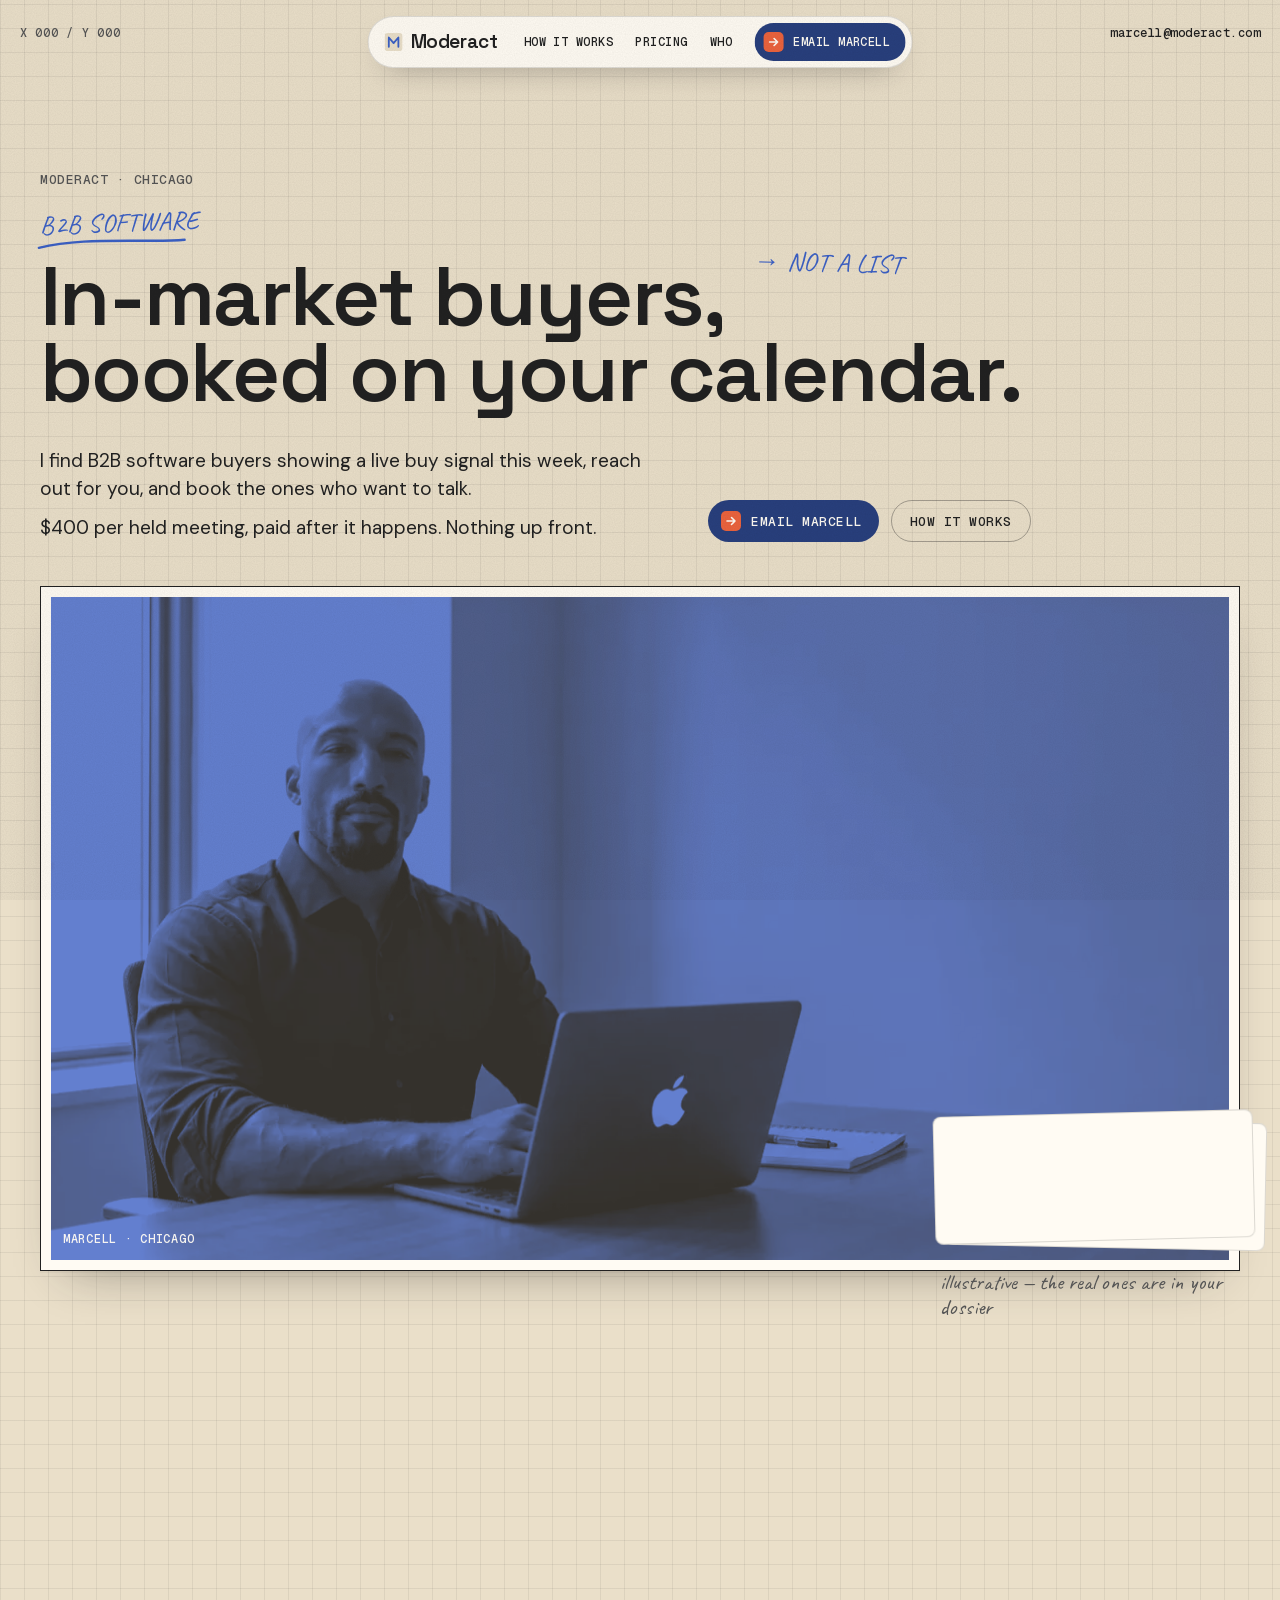
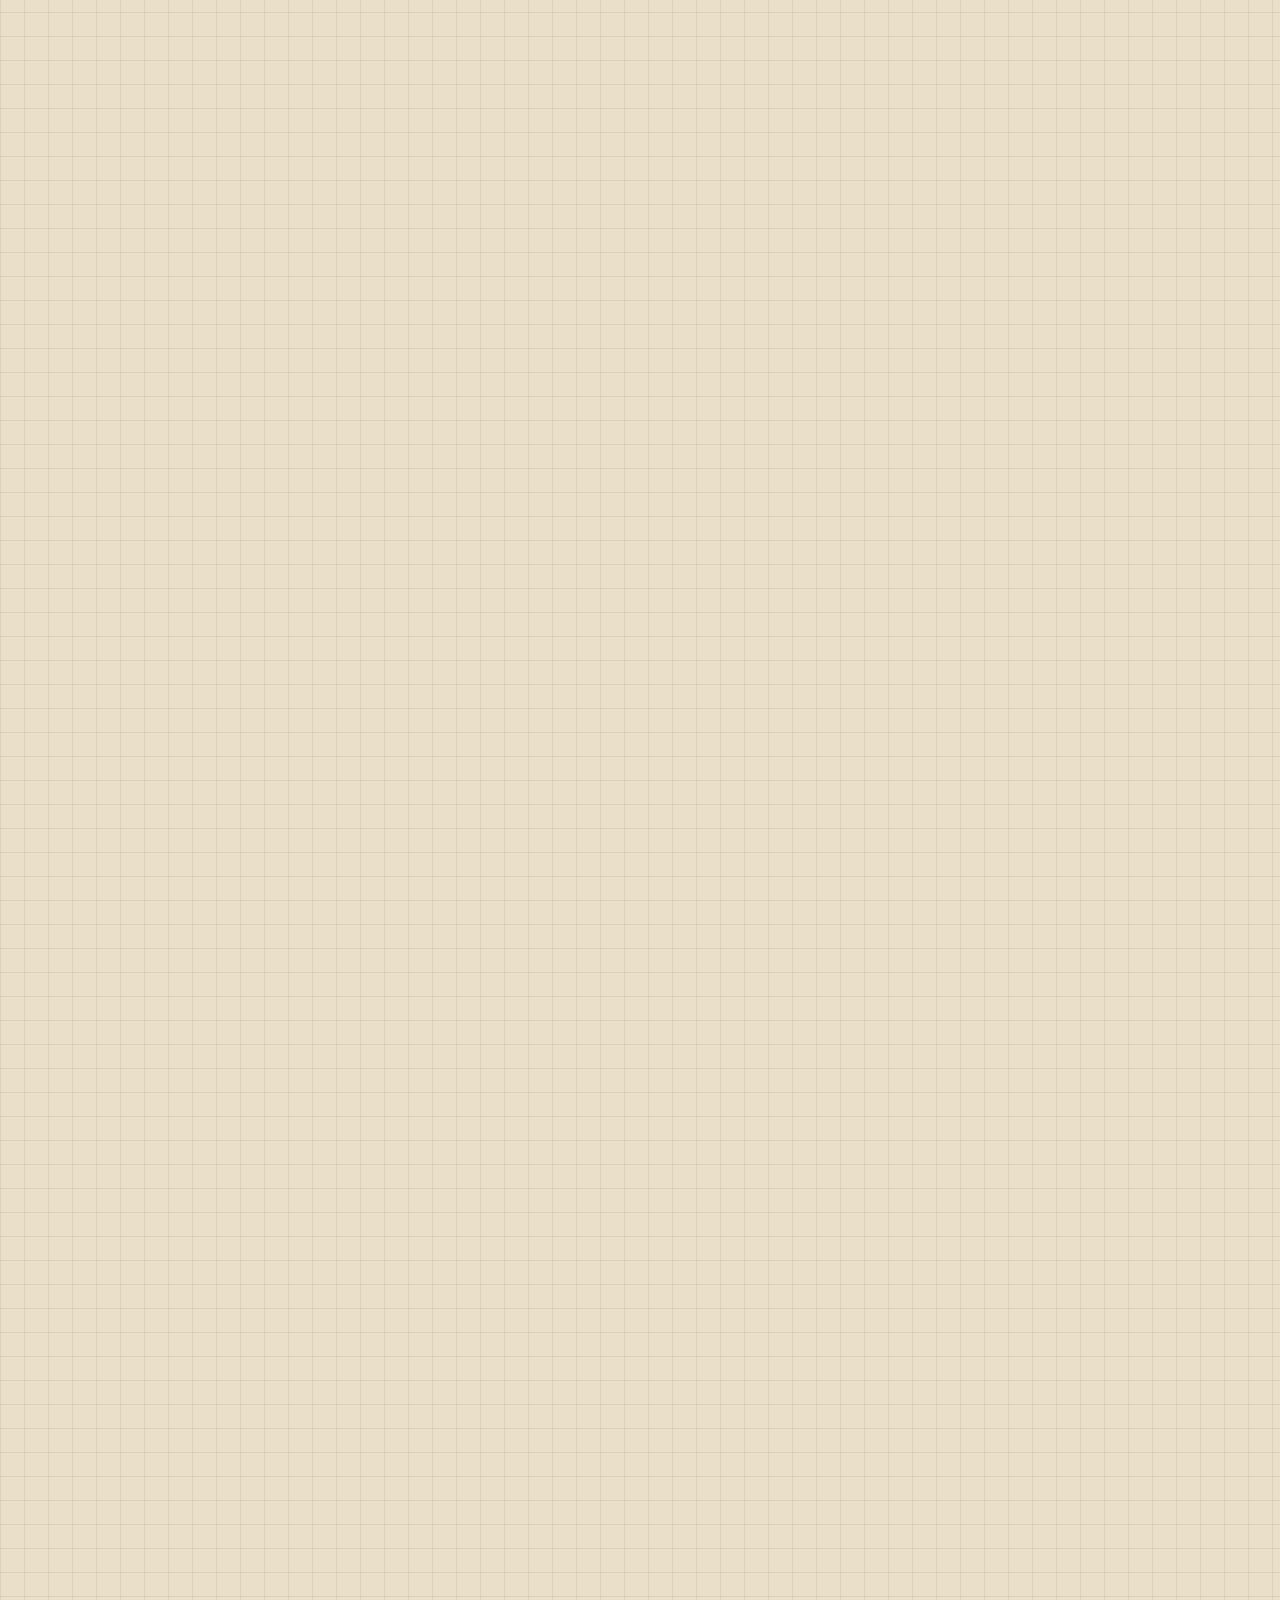
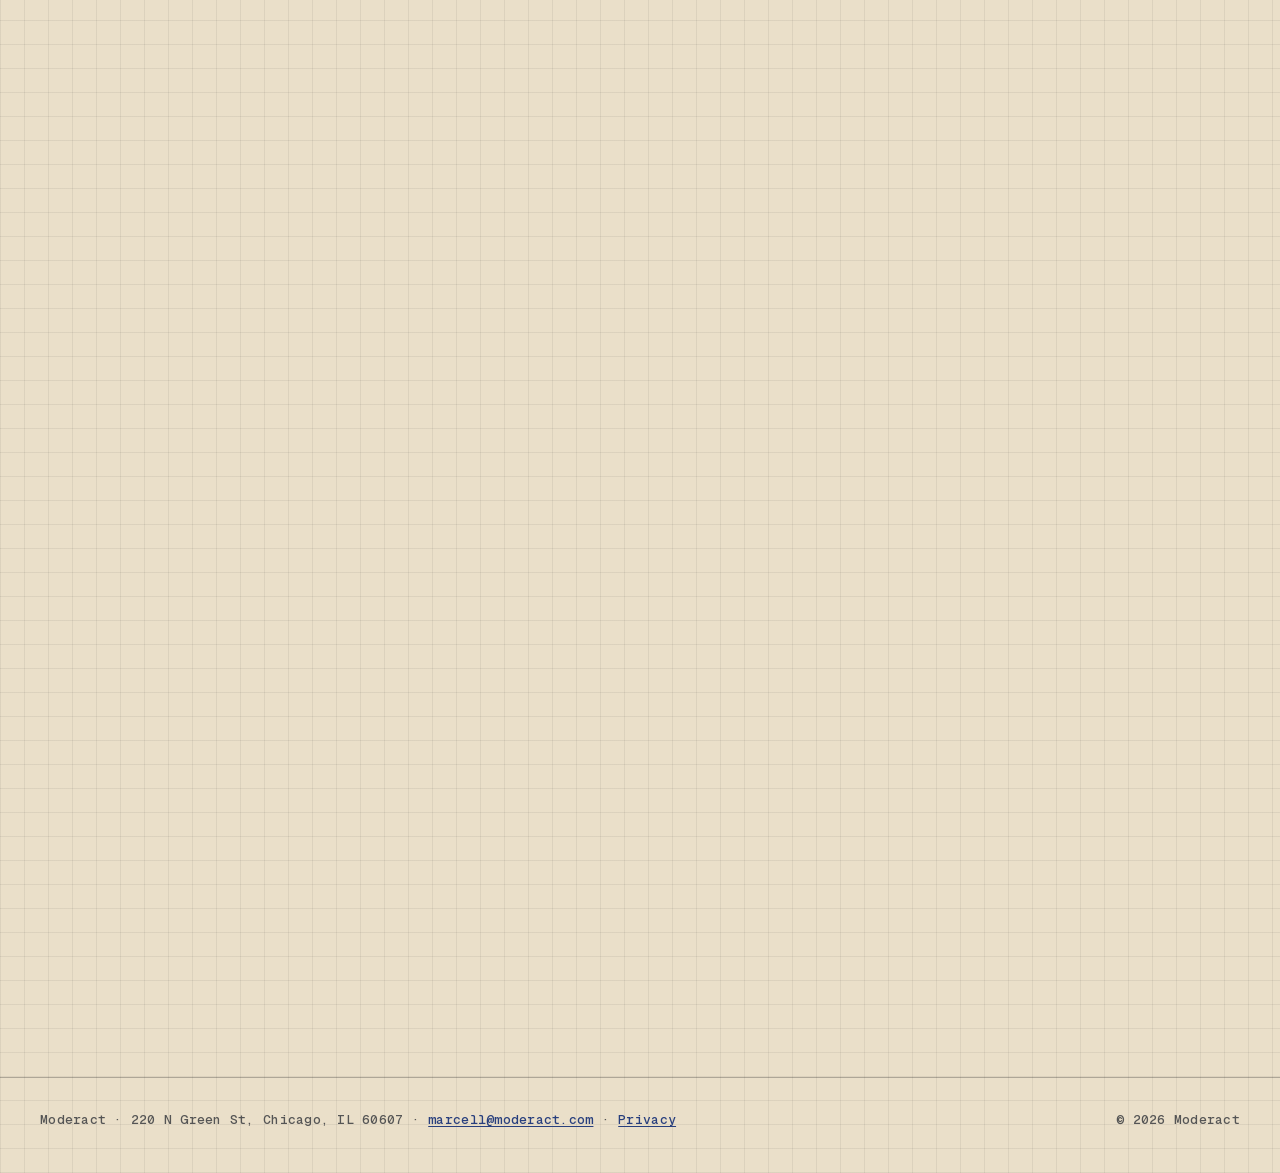
==== index.html @ d6a2a61c "Moderact trust site — static build (GitHub Pages) Same build as the Cloudflare Pages deploy of 2026-" ====
<!doctype html>
<html lang="en">
<head>
<meta http-equiv="Content-Security-Policy" content="default-src 'self'; img-src 'self' data:; font-src 'self'; style-src 'self'; script-src 'self'; base-uri 'self'; form-action 'none'">
  <meta charset="utf-8">
<meta name="viewport" content="width=device-width, initial-scale=1">
<title>Moderact — B2B sales meetings, paid per held meeting</title>
<meta name="description" content="Moderact books sales meetings for B2B software teams. In-market buyers showing a live buy signal, $400 per held meeting, paid after it happens. Chicago.">
<meta name="robots" content="index,follow">
<link rel="canonical" href="https://moderact.com/">
<meta name="theme-color" content="#EADFC9">
<meta property="og:type" content="website">
<meta property="og:site_name" content="Moderact">
<meta property="og:title" content="Moderact — B2B sales meetings, paid per held meeting">
<meta property="og:description" content="Moderact books sales meetings for B2B software teams. In-market buyers showing a live buy signal, $400 per held meeting, paid after it happens. Chicago.">
<meta property="og:url" content="https://moderact.com/">
<meta property="og:image" content="https://moderact.com/assets/og.png">
<meta property="og:image:width" content="1200">
<meta property="og:image:height" content="630">
<meta name="twitter:card" content="summary_large_image">
<meta name="twitter:title" content="Moderact — B2B sales meetings, paid per held meeting">
<meta name="twitter:description" content="Moderact books sales meetings for B2B software teams. In-market buyers showing a live buy signal, $400 per held meeting, paid after it happens. Chicago.">
<meta name="twitter:image" content="https://moderact.com/assets/og.png">
<link rel="icon" href="assets/favicon.svg" type="image/svg+xml">
<link rel="apple-touch-icon" href="assets/apple-touch-icon.png">
<link rel="preload" href="assets/fonts/space-grotesk-600.woff2" as="font" type="font/woff2" crossorigin>
<link rel="preload" href="assets/fonts/dm-sans.woff2" as="font" type="font/woff2" crossorigin>
<link rel="stylesheet" href="styles.css">
<script src="app.js" defer></script>
<script type="application/ld+json">
{
  "@context": "https://schema.org",
  "@type": "Organization",
  "name": "Moderact",
  "url": "https://moderact.com",
  "email": "marcell@moderact.com",
  "address": {
    "@type": "PostalAddress",
    "streetAddress": "220 N Green St",
    "addressLocality": "Chicago",
    "addressRegion": "IL",
    "postalCode": "60607",
    "addressCountry": "US"
  },
  "founder": {
    "@type": "Person",
    "name": "Marcell Jackson"
  },
  "sameAs": ["https://www.linkedin.com/in/marcell-jackson-b387273a0"]
}
</script>
</head>
<body>
<a class="skip" href="#main">Skip to content</a>

<div class="coords" aria-hidden="true">X <span id="cx">000</span> / Y <span id="cy">000</span></div>
<a class="topmail" href="mailto:marcell@moderact.com">marcell@moderact.com</a>

<header class="nav" aria-label="Site">
  <a class="wordmark" href="#main" aria-label="Moderact, home">
    <svg viewBox="0 0 64 64" aria-hidden="true"><rect width="64" height="64" rx="12" fill="#EADFC9"/><path d="M15 49V16l17 20 17-20v33" fill="none" stroke="#3B60C5" stroke-width="6.5" stroke-linecap="round" stroke-linejoin="round"/></svg>
    Moderact
  </a>
  <ul class="nav-links">
    <li><a href="#how">How it works</a></li>
    <li><a href="#pricing">Pricing</a></li>
    <li><a href="#who">Who</a></li>
  </ul>
  <a class="btn btn-primary" href="mailto:marcell@moderact.com"><span class="ico" aria-hidden="true"><svg viewBox="0 0 12 12" fill="none" stroke="#FFFBF3" stroke-width="1.6" stroke-linecap="round" stroke-linejoin="round"><path d="M2 6h8M6.5 2.5 10 6l-3.5 3.5"/></svg></span>Email Marcell</a>
</header>

<main id="main">

  <section class="hero">
    <div class="wrap">
      <p class="mono eyebrow">MODERACT · CHICAGO</p>
      <div class="hero-head">
        <span class="hand ann ann-left" aria-hidden="true">B2B software<svg viewBox="0 0 150 14" fill="none" stroke="#3B60C5" stroke-width="2.4" stroke-linecap="round"><path d="M2 9c30-6 60-5 90-4s40 2 56 1"/></svg></span>
        <h1><span class="l1">In-market buyers,<span class="hand ann ann-right" aria-hidden="true">→ not a list</span></span> <span class="l2">booked on your calendar.</span></h1>
      </div>
      <div class="hero-sub">
        <div class="lead lines">
          <p>I find B2B software buyers showing a live buy signal this week, reach out for you, and book the ones who want to talk.</p>
          <p>$400 per held meeting, paid after it happens. Nothing up front.</p>
        </div>
        <div class="cta">
          <a class="btn btn-primary" href="mailto:marcell@moderact.com"><span class="ico" aria-hidden="true"><svg viewBox="0 0 12 12" fill="none" stroke="#FFFBF3" stroke-width="1.6" stroke-linecap="round" stroke-linejoin="round"><path d="M2 6h8M6.5 2.5 10 6l-3.5 3.5"/></svg></span>Email Marcell</a>
          <a class="btn btn-ghost" href="#how">How it works</a>
        </div>
      </div>

      <div class="hero-visual">
        <div class="frame">
          <div class="duo">
            <picture>
              <source type="image/webp" srcset="assets/marcell-1200.webp 1200w, assets/marcell-1600.webp 1600w, assets/marcell-2400.webp 2400w" sizes="(max-width: 719px) calc(100vw - 40px), (max-width: 1248px) calc(100vw - 48px), 1200px">
              <img src="assets/marcell-1600.jpg" srcset="assets/marcell-1200.jpg 1200w, assets/marcell-1600.jpg 1600w, assets/marcell-2400.jpg 2400w" sizes="(max-width: 719px) calc(100vw - 40px), (max-width: 1248px) calc(100vw - 48px), 1200px" width="1600" height="893" alt="Marcell Jackson at a desk with a laptop and a notepad, Chicago." fetchpriority="high">
            </picture>
          </div>
          <span class="frame-cap" aria-hidden="true">Marcell · Chicago</span>
        </div>

        <div class="signal" aria-hidden="true">
          <div class="stack">
            <div class="card under u1"></div>
            <div class="card under u2"></div>
            <div class="card sig"><span class="mono">Signal · This week</span><span class="line">posted two SDR roles</span></div>
            <div class="card sig"><span class="mono">Signal · This week</span><span class="line">raised a Series A</span></div>
            <div class="card sig"><span class="mono">Signal · This week</span><span class="line">switched CRMs</span></div>
            <div class="card sig"><span class="mono">Signal · This week</span><span class="line">opened a second office</span></div>
            <div class="card sig"><span class="mono">Signal · This week</span><span class="line">hired a VP Sales</span></div>
            <div class="card sig held"><span class="mono">Meeting held · Tue 10:30</span><span class="line">dossier sent</span></div>
          </div>
          <p class="cap">illustrative — the real ones are in your dossier</p>
        </div>
      </div>
    </div>
  </section>

  <section id="how" class="how">
    <div class="wrap">
      <div class="sec-head reveal">
        <p class="mono eyebrow">01 — 03</p>
        <h2>How it works</h2>
      </div>

      <div class="step reveal">
        <div class="panel">
          <span class="num" aria-hidden="true">01</span>
          <span class="hand" aria-hidden="true">You tell me who</span>
          <h3>You tell me who you sell to.</h3>
          <p>Titles, company size, vertical. It goes in writing and becomes the filter.</p>
        </div>
        <div class="vis" aria-hidden="true">
          <div class="frame">
            <div class="sheet tilt-l">
              <div class="sheet-head"><span class="mono">Filter · in writing</span></div>
              <div class="row c2"><span class="mono lbl">Titles</span><span class="bar w75"></span></div>
              <div class="row c2"><span class="mono lbl">Size</span><span class="bar w45"></span></div>
              <div class="row c2"><span class="mono lbl">Vertical</span><span class="bar w60"></span></div>
              <div class="row c2"><span class="mono lbl">Exclude</span><span class="bar w35"></span></div>
              <span class="stamp">agreed</span>
            </div>
          </div>
        </div>
      </div>

      <div class="step reveal">
        <div class="panel">
          <span class="num" aria-hidden="true">02</span>
          <span class="hand" aria-hidden="true">I find the signal</span>
          <h3>I find the ones showing a signal this week.</h3>
          <p>Hiring SDRs, a new round, a tool switch. Verified emails, real links.</p>
        </div>
        <div class="vis" aria-hidden="true">
          <div class="frame">
            <div class="sheet tilt-r">
              <div class="sheet-head c4"><span class="mono">Company</span><span class="mono">Signal</span><span class="mono">Evidence</span><span class="mono">Email</span></div>
              <div class="row c4"><span class="bar w85"></span><span class="bar w60"></span><span class="bar w75"></span><span class="bar w60"></span></div>
              <div class="row c4"><span class="bar w60"></span><span class="bar w75"></span><span class="bar w45"></span><span class="bar w75"></span></div>
              <div class="row c4"><span class="bar w90"></span><span class="bar w60"></span><span class="bar w85 blue"></span><span class="bar w60"></span></div>
              <div class="row c4"><span class="bar w45"></span><span class="bar w85"></span><span class="bar w60"></span><span class="bar w75"></span></div>
              <div class="row c4"><span class="bar w75"></span><span class="bar w45"></span><span class="bar w75"></span><span class="bar w60"></span></div>
              <svg class="circle" viewBox="0 0 400 40" fill="none" stroke="#3B60C5" stroke-width="2.4" stroke-linecap="round" preserveAspectRatio="none"><path d="M40 6C120-2 330-4 372 10c22 8 10 24-40 26C220 40 60 40 26 30 4 24 18 10 60 5"/></svg>
              <span class="hand note note-list">this week's list<svg viewBox="0 0 36 40" fill="none" stroke="#3B60C5" stroke-width="2.4" stroke-linecap="round" stroke-linejoin="round"><path d="M30 2C24 14 16 24 4 34M4 34l9-1M4 34l2-9"/></svg></span>
            </div>
          </div>
        </div>
      </div>

      <div class="step reveal">
        <div class="panel">
          <span class="num" aria-hidden="true">03</span>
          <span class="hand" aria-hidden="true">I book, you pay after</span>
          <h3>I reach out for you and book the ones who want to talk.</h3>
          <p>Before each meeting you get a dossier. After it, you pay.</p>
          <a class="more" href="mailto:marcell@moderact.com">Email Marcell →</a>
        </div>
        <div class="vis" aria-hidden="true">
          <div class="frame">
            <div class="sheet tilt-l">
              <div class="sheet-head"><span class="mono">Calendar · week</span></div>
              <div class="slot"><span class="t">Mon · 14:00</span><span class="bar w60"></span></div>
              <div class="slot on"><span class="t">Tue · 10:30</span><span class="d">dossier sent</span></div>
              <div class="slot"><span class="t">Thu · 09:00</span><span class="bar w45"></span></div>
              <span class="stamp">held</span>
            </div>
          </div>
        </div>
      </div>
    </div>
  </section>

  <section id="get" class="get-sec">
    <div class="wrap get reveal">
      <div class="sec-head">
        <p class="mono eyebrow">Per meeting</p>
        <h2>What you get, per meeting</h2>
      </div>
      <div>
        <div class="dossier" role="button" tabindex="0" aria-pressed="false" aria-label="Dossier card. Press to flip and read what you get per meeting.">
          <div class="card3d">
            <div class="face front" aria-hidden="true">
              <div class="d-head"><span class="mono">Dossier</span><span class="mono">Before the meeting</span></div>
              <div class="d-rows">
                <div class="row c2"><span class="mono lbl">Company</span><span class="bar w75"></span></div>
                <div class="row c2"><span class="mono lbl">Signal</span><span class="bar w85"></span></div>
                <div class="row c2"><span class="mono lbl">Evidence</span><span class="bar w60 blue"></span></div>
                <div class="row c2"><span class="mono lbl">Attending</span><span class="bar w45"></span></div>
                <div class="row c2"><span class="mono lbl">Agenda</span><span class="bar w90"></span></div>
              </div>
              <span class="stamp">held</span>
            </div>
            <div class="face back lines">
              <p>A held meeting with a prospect who matches the filter we agreed in writing.</p>
              <p>A dossier first: the company, the buy signal with evidence links, who's attending.</p>
              <p>A prospect who knows what the meeting is about. No bait-and-switch bookings.</p>
            </div>
          </div>
        </div>
        <p class="hint"><span class="hint-fine">Hover or tap to flip</span><span class="hint-coarse">Tap to flip</span></p>
      </div>
    </div>
  </section>

  <section id="pricing" class="pricing">
    <div class="wrap">
      <div class="sec-head reveal">
        <p class="mono eyebrow">Pricing</p>
        <h2>From $400 per held meeting.</h2>
      </div>
      <div class="price-wrap reveal">
        <span class="hand ann-price" aria-hidden="true">Paid after, not before →<svg viewBox="0 0 46 42" fill="none" stroke="#3B60C5" stroke-width="2.4" stroke-linecap="round" stroke-linejoin="round"><path d="M40 2c-4 14-14 26-32 36M8 38l10-2M8 38l3-10"/></svg></span>
        <div class="price">
          <div class="lead lines">
            <p>The price is 5% of your first-year deal size. Floor $400, cap $2,500.</p>
            <p>I set it on the first call, once you tell me your ACV.</p>
          </div>
          <ul class="terms">
            <li><span class="mono">01</span><span>No retainer, no setup fee. Stop whenever.</span></li>
            <li><span class="mono">02</span><span>No-show: rebooked once, or you're not charged.</span></li>
            <li><span class="mono">03</span><span>Wrong fit? Say so within 48 hours and you don't pay for it.</span></li>
          </ul>
        </div>
      </div>
    </div>
  </section>

  <section id="who" class="who">
    <div class="wrap two reveal">
      <div>
        <p class="mono eyebrow">Who</p>
        <h2>A small Chicago team.</h2>
      </div>
      <div>
        <div class="lead lines">
          <p>Led by me, Marcell Jackson.</p>
          <p>I pick the accounts, approve every email, and answer every reply.</p>
        </div>
        <p class="links">
          <a href="https://www.linkedin.com/in/marcell-jackson-b387273a0" rel="me noopener">LinkedIn</a>
          <a href="mailto:marcell@moderact.com">marcell@moderact.com</a>
        </p>
      </div>
    </div>
  </section>

  <section id="email" class="email">
    <div class="wrap two reveal">
      <div>
        <p class="mono eyebrow">Opt out</p>
        <h2>Got an email from me?</h2>
      </div>
      <div class="email-panel">
        <div class="lead lines">
          <p>It came from moderact.com, reachieving.com, or solvaline.org. All three are Moderact.</p>
          <p>Reply "no" and you're off the list the same day. If the email has an unsubscribe link, that works too.</p>
        </div>
      </div>
    </div>
  </section>

</main>

<footer>
  <div class="wrap">
    <p>Moderact · 220 N Green St, Chicago, IL 60607 · <a href="mailto:marcell@moderact.com">marcell@moderact.com</a> · <a href="/privacy">Privacy</a></p>
    <p>© <span id="year">2026</span> Moderact</p>
  </div>
</footer>
</body>
</html>
---- styles.css ----
/* Moderact — "paper" skin. Tokens per brief §2. */

@font-face { font-family: "Space Grotesk"; font-weight: 600; font-style: normal; font-display: swap; src: url("assets/fonts/space-grotesk-600.woff2") format("woff2"); }
@font-face { font-family: "DM Sans"; font-weight: 400 500; font-style: normal; font-display: swap; src: url("assets/fonts/dm-sans.woff2") format("woff2"); }
@font-face { font-family: "Geist Mono"; font-weight: 500; font-style: normal; font-display: swap; src: url("assets/fonts/geist-mono-500.woff2") format("woff2"); }
@font-face { font-family: "Caveat"; font-weight: 400; font-style: normal; font-display: swap; src: url("assets/fonts/caveat-400.woff2") format("woff2"); }

:root {
  color-scheme: light;
  --paper: #EADFC9;
  --cream: #FFFBF3;
  --ink: #212121;
  --ink-2: #555555;
  --blue: #3B60C5;
  --navy: #283F7D;
  --orange: #EC633D;
  --line: rgba(33, 33, 33, .08);
  --grid: rgba(33, 33, 33, .07);
  --bar: rgba(33, 33, 33, .16);
  --display: "Space Grotesk", "Helvetica Neue", Arial, sans-serif;
  --text: "DM Sans", "Helvetica Neue", Arial, sans-serif;
  --mono: "Geist Mono", ui-monospace, "SF Mono", Menlo, monospace;
  --hand: "Caveat", "Bradley Hand", "Segoe Print", cursive;
  --w: 1200px;
  --gap: 112px;
  --shadow: 0 24px 48px -28px rgba(33, 33, 33, .45), 0 2px 0 rgba(33, 33, 33, .04);
}

*, *::before, *::after { box-sizing: border-box; }
html { -webkit-text-size-adjust: 100%; scroll-behavior: smooth; }
body {
  margin: 0;
  color: var(--ink);
  background-color: var(--paper);
  background-image:
    repeating-linear-gradient(0deg, var(--grid) 0 1px, transparent 1px 24px),
    repeating-linear-gradient(90deg, var(--grid) 0 1px, transparent 1px 24px);
  font-family: var(--text);
  font-size: 18px;
  line-height: 1.5;
  font-weight: 400;
  overflow-x: hidden;
}
/* Paper grain: static SVG turbulence, never animated. */
body::after {
  content: "";
  position: fixed;
  inset: 0;
  z-index: 60;
  pointer-events: none;
  opacity: .07;
  mix-blend-mode: multiply;
  background-image: url("data:image/svg+xml;utf8,<svg xmlns='http://www.w3.org/2000/svg' width='240' height='240'><filter id='g'><feTurbulence type='fractalNoise' baseFrequency='.9' numOctaves='2' stitchTiles='stitch'/><feColorMatrix values='0 0 0 0 0 0 0 0 0 0 0 0 0 0 0 0 0 0 .9 0'/></filter><rect width='100%25' height='100%25' filter='url(%23g)'/></svg>");
  background-size: 240px 240px;
}

img { max-width: 100%; display: block; }
a { color: var(--navy); text-decoration-thickness: 1px; text-underline-offset: .18em; }
a:hover { color: var(--blue); }
a:focus-visible, button:focus-visible, [tabindex]:focus-visible { outline: 2px solid var(--blue); outline-offset: 4px; border-radius: 2px; }
p { margin: 0; }
h1, h2, h3 { font-family: var(--display); font-weight: 600; letter-spacing: -.02em; margin: 0; }

.mono { font-family: var(--mono); font-weight: 500; font-size: 13px; letter-spacing: .04em; text-transform: uppercase; }
.hand { font-family: var(--hand); font-weight: 400; font-size: 26px; line-height: 1; letter-spacing: .02em; text-transform: uppercase; color: var(--blue); }

.skip { position: absolute; left: 16px; top: -60px; z-index: 100; background: var(--navy); color: var(--cream); padding: 8px 12px; font-family: var(--mono); font-size: 13px; }
.skip:focus { top: 16px; }

/* ---------- chrome: coords, top email, nav pill ---------- */
.coords {
  position: fixed; left: 20px; top: 24px; z-index: 50;
  font-family: var(--mono); font-weight: 500; font-size: 12px; letter-spacing: .06em;
  color: var(--ink-2); font-variant-numeric: tabular-nums;
}
.topmail {
  position: fixed; right: 20px; top: 24px; z-index: 50;
  font-family: var(--mono); font-weight: 500; font-size: 12px; letter-spacing: .04em;
  color: var(--ink); text-decoration: none;
}
.topmail:hover { color: var(--blue); text-decoration: underline; }

.nav {
  position: fixed; left: 50%; top: 16px; z-index: 55; transform: translateX(-50%);
  display: flex; align-items: center; gap: 6px;
  padding: 6px 6px 6px 16px;
  background: var(--cream); border: 1px solid rgba(33,33,33,.14); border-radius: 999px;
  box-shadow: 0 14px 30px -18px rgba(33,33,33,.5);
  white-space: nowrap;
}
.wordmark { display: inline-flex; align-items: center; gap: 8px; font-family: var(--display); font-weight: 600; font-size: 19px; letter-spacing: -.02em; color: var(--ink); text-decoration: none; margin-right: 10px; }
.wordmark svg { width: 18px; height: 18px; }
.nav-links { display: flex; gap: 2px; margin: 0 6px 0 0; padding: 0; list-style: none; }
.nav-links a { display: inline-block; padding: 8px 10px; font-family: var(--mono); font-weight: 500; font-size: 12px; letter-spacing: .04em; text-transform: uppercase; color: var(--ink); text-decoration: none; border-radius: 999px; }
.nav-links a:hover { background: var(--paper); color: var(--ink); }

.btn {
  display: inline-flex; align-items: center; gap: 10px;
  padding: 10px 16px 10px 12px; border-radius: 999px; border: 1px solid transparent;
  font-family: var(--mono); font-weight: 500; font-size: 13px; letter-spacing: .04em; text-transform: uppercase;
  text-decoration: none; cursor: pointer; line-height: 1;
}
.btn-primary { background: var(--navy); color: var(--cream); }
.btn-primary:hover { background: var(--blue); color: var(--cream); }
.btn-primary .ico { width: 20px; height: 20px; border-radius: 5px; background: var(--orange); display: inline-grid; place-items: center; flex: none; }
.btn-primary .ico svg { width: 12px; height: 12px; }
.btn-ghost { background: transparent; color: var(--ink); border-color: rgba(33,33,33,.35); padding: 12px 18px; }
.btn-ghost:hover { background: var(--cream); color: var(--ink); }
.nav .btn { padding: 8px 14px 8px 8px; font-size: 12px; }

/* ---------- layout ---------- */
.wrap { width: min(var(--w), calc(100% - 48px)); margin: 0 auto; }
main { padding-top: 150px; }
section { padding: calc(var(--gap) / 2) 0; }
section + section { padding-top: calc(var(--gap) / 2); }
.eyebrow { color: var(--ink-2); margin-bottom: 20px; }
h2 { font-size: clamp(34px, 4.6vw, 56px); line-height: 1; text-wrap: balance; }
.sec-head { display: grid; grid-template-columns: 1fr; gap: 20px; margin-bottom: 44px; }
.lines p + p { margin-top: 10px; }
.lead { font-size: 19px; }
.lead.narrow { max-width: 640px; }

/* ---------- hero ---------- */
.hero { padding-top: 20px; }
.hero-head { position: relative; padding-top: 48px; margin-bottom: 36px; }
h1 {
  font-size: clamp(44px, 6.5vw, 88px);
  line-height: .92;
}
h1 .l1 { position: relative; }
h1 .l2 { display: block; }
.ann { position: absolute; display: inline-block; white-space: nowrap; }
.ann svg { position: absolute; overflow: visible; }
.ann-left { left: 0; top: 0; transform: rotate(-2deg); }
.ann-left svg { left: -4px; bottom: -14px; width: 150px; height: 14px; }
.ann-right { left: 100%; top: .28em; margin-left: 28px; transform: rotate(1.5deg); }

.hero-sub { display: grid; grid-template-columns: minmax(0, 620px) auto; align-items: end; gap: 28px 48px; margin-bottom: 44px; }
.hero-sub .lead p + p { margin-top: 10px; }
.cta { display: flex; flex-wrap: wrap; gap: 12px; }

.hero-visual { position: relative; }
.frame {
  position: relative; background: var(--cream); padding: 10px;
  border: 1px solid var(--ink); box-shadow: var(--shadow);
}
.duo { position: relative; aspect-ratio: 16 / 9; overflow: hidden; background: var(--paper); }
.duo img { width: 100%; height: 100%; object-fit: cover; object-position: 18% 40%; filter: grayscale(1) contrast(1.12) brightness(1.02); }
.duo::before { content: ""; position: absolute; inset: 0; z-index: 1; background: var(--blue); mix-blend-mode: multiply; }
.duo::after { content: ""; position: absolute; inset: 0; z-index: 2; background: var(--paper); mix-blend-mode: screen; opacity: .22; }
.frame-cap { position: absolute; left: 22px; bottom: 22px; z-index: 3; color: var(--cream); font-family: var(--mono); font-size: 12px; letter-spacing: .06em; text-transform: uppercase; opacity: .95; }

/* ---------- signal → meeting device ---------- */
.signal { position: absolute; right: -20px; bottom: -48px; width: 320px; z-index: 5; }
.stack { position: relative; height: 128px; }
.card {
  position: absolute; inset: 0;
  background: var(--cream); border: 1px solid rgba(33,33,33,.22); border-radius: 8px;
  padding: 16px 18px; box-shadow: 0 18px 32px -20px rgba(33,33,33,.5);
  display: flex; flex-direction: column; justify-content: center; gap: 8px;
  will-change: transform, opacity;
}
.card .mono { color: var(--ink-2); font-size: 11px; }
.card .line { font-size: 19px; font-weight: 500; letter-spacing: -.01em; }
.card.under { z-index: 0; background: var(--cream); border-color: rgba(33,33,33,.16); box-shadow: none; }
.card.u1 { transform: translate(6px, -8px) rotate(1.2deg); }
.card.u2 { transform: translate(-6px, -15px) rotate(-1.4deg); }
.card.sig { z-index: 1; opacity: 0; animation: sig 16.5s linear infinite; }
.card.held { border-left: 4px solid var(--blue); animation-name: sig-end; }
.card.held .line { font-family: var(--mono); font-size: 13px; font-weight: 500; letter-spacing: .04em; text-transform: uppercase; color: var(--ink); }
.card.held .mono { color: var(--blue); }
.card:nth-child(3) { animation-delay: -16.5s; }
.card:nth-child(4) { animation-delay: -14s; }
.card:nth-child(5) { animation-delay: -11.5s; }
.card:nth-child(6) { animation-delay: -9s; }
.card:nth-child(7) { animation-delay: -6.5s; }
.card:nth-child(8) { animation-delay: -4s; }
.signal:hover .card { animation-play-state: paused; }
.signal .cap { margin-top: 14px; font-size: 22px; text-transform: none; letter-spacing: 0; color: var(--ink-2); font-family: var(--hand); line-height: 1.1; }

/* T = 16.5s. Slot = 2.5s (15.15%). Outgoing card is at opacity 0 by 13.3% (2.19s);
   the incoming card only starts fading in at 98.6% of its own cycle (2.27s into the previous slot). */
@keyframes sig {
  0%       { opacity: 1; transform: none; z-index: 5; }
  11.8%    { opacity: 1; transform: none; z-index: 5; }
  13.3%    { opacity: 0; transform: translateY(-14px) scale(.96); z-index: 5; }
  13.31%   { opacity: 0; transform: translateY(16px) rotate(-1deg); z-index: 1; }
  98.6%    { opacity: 0; transform: translateY(16px) rotate(-1deg); z-index: 5; }
  100%     { opacity: 1; transform: none; z-index: 5; }
}
@keyframes sig-end {
  0%       { opacity: 1; transform: none; z-index: 5; }
  20.9%    { opacity: 1; transform: none; z-index: 5; }
  22.4%    { opacity: 0; transform: translateY(-14px) scale(.96); z-index: 5; }
  22.41%   { opacity: 0; transform: translateY(16px) rotate(-1deg); z-index: 1; }
  98.6%    { opacity: 0; transform: translateY(16px) rotate(-1deg); z-index: 5; }
  100%     { opacity: 1; transform: none; z-index: 5; }
}

/* ---------- how it works ---------- */
.step { display: grid; grid-template-columns: minmax(0, 5fr) minmax(0, 7fr); gap: 32px; align-items: stretch; }
.step + .step { margin-top: 40px; }
.step:nth-child(even) .panel { order: 2; }
.panel {
  background: var(--cream); border: 1px solid rgba(33,33,33,.18); padding: 36px 36px 32px;
  box-shadow: var(--shadow); position: relative;
  display: flex; flex-direction: column; gap: 16px;
}
.num { width: 44px; height: 44px; border-radius: 50%; border: 2px solid var(--blue); color: var(--blue); display: grid; place-items: center; font-family: var(--mono); font-weight: 500; font-size: 14px; transform: rotate(-4deg); }
.panel .hand { font-size: 24px; margin-top: 4px; }
.panel h3 { font-size: clamp(26px, 2.6vw, 34px); line-height: 1.02; }
.panel p { color: var(--ink); }
.panel .more { margin-top: auto; padding-top: 8px; align-self: flex-start; font-family: var(--mono); font-size: 13px; letter-spacing: .04em; text-transform: uppercase; }
.vis { position: relative; display: grid; place-items: center; padding: 28px; }
.vis .frame { width: 100%; min-height: 100%; display: flex; align-items: center; justify-content: center; padding: 28px; }

/* paper sheets inside the how-it-works frames (decorative) */
.sheet { background: var(--cream); border: 1px solid rgba(33,33,33,.2); box-shadow: 0 12px 24px -16px rgba(33,33,33,.5); padding: 20px 22px; width: 100%; max-width: 440px; min-width: 0; position: relative; }
.sheet.tilt-l { transform: rotate(-1.6deg); }
.sheet.tilt-r { transform: rotate(1.2deg); }
.sheet-head { display: grid; gap: 10px; color: var(--ink-2); font-size: 11px; border-bottom: 1px solid rgba(33,33,33,.3); padding-bottom: 10px; margin-bottom: 12px; }
.sheet-head.c4 { grid-template-columns: 1.3fr 1fr 1fr .9fr; }
.row { display: grid; gap: 10px; align-items: center; height: 26px; }
.row.c4 { grid-template-columns: 1.3fr 1fr 1fr .9fr; }
.row.c2 { grid-template-columns: 90px 1fr; }
.bar { height: 9px; border-radius: 3px; background: var(--bar); }
.bar.w60 { width: 60%; } .bar.w75 { width: 75%; } .bar.w85 { width: 85%; } .bar.w45 { width: 45%; } .bar.w90 { width: 90%; } .bar.w35 { width: 35%; }
.bar.blue { background: var(--blue); opacity: .55; }
.lbl { color: var(--ink-2); font-size: 11px; }
.circle { position: absolute; left: 6px; width: calc(100% - 12px); height: 40px; top: 112px; pointer-events: none; }
.note { position: absolute; }
.note svg { position: absolute; overflow: visible; }
.note-list { right: -14px; top: -34px; transform: rotate(-3deg); font-size: 24px; text-transform: none; letter-spacing: 0; }
.note-list svg { left: -8px; top: 24px; width: 36px; height: 40px; }
.stamp {
  position: absolute; right: 16px; top: 14px; transform: rotate(-10deg);
  border: 2px solid var(--blue); color: var(--blue); border-radius: 4px; padding: 3px 8px;
  font-family: var(--mono); font-weight: 500; font-size: 13px; letter-spacing: .12em; text-transform: uppercase;
  opacity: .9;
}
.stamp::after { content: ""; position: absolute; inset: 2px; border: 1px solid var(--blue); border-radius: 2px; opacity: .5; }
.check { display: inline-flex; align-items: center; gap: 8px; }
.check svg { width: 18px; height: 18px; }
.slot { display: grid; gap: 6px; padding: 12px 0; }
.slot + .slot { border-top: 1px dashed rgba(33,33,33,.25); }
.slot .t { font-family: var(--mono); font-size: 13px; letter-spacing: .04em; text-transform: uppercase; }
.slot .d { color: var(--ink-2); font-size: 15px; }
.slot.on { background: linear-gradient(90deg, rgba(59,96,197,.10), transparent); margin: 0 -12px; padding-left: 12px; padding-right: 12px; border-left: 3px solid var(--blue); }

/* ---------- what you get: dossier flip ---------- */
.get { display: grid; grid-template-columns: minmax(0, 5fr) minmax(0, 7fr); gap: 48px; align-items: start; }
.dossier { perspective: 1400px; cursor: pointer; -webkit-tap-highlight-color: transparent; }
.dossier .card3d { display: grid; transform-style: preserve-3d; transition: transform .6s cubic-bezier(.2,.7,.2,1); }
.face { grid-area: 1 / 1; backface-visibility: hidden; -webkit-backface-visibility: hidden; background: var(--cream); border: 1px solid var(--ink); box-shadow: var(--shadow); padding: 28px 30px; min-height: 100%; }
.face.back { transform: rotateY(180deg); border-left: 5px solid var(--blue); display: flex; flex-direction: column; justify-content: center; gap: 14px; }
.face.back p { font-size: 18px; }
.dossier.is-flipped .card3d, .dossier:hover .card3d, .dossier:focus-visible .card3d { transform: rotateY(180deg); }
.hint-coarse { display: none; }
.dossier .hint { margin-top: 14px; font-family: var(--mono); font-size: 12px; letter-spacing: .04em; text-transform: uppercase; color: var(--ink-2); }
.d-head { display: flex; justify-content: space-between; align-items: center; color: var(--ink-2); font-size: 11px; border-bottom: 1px solid rgba(33,33,33,.3); padding-bottom: 12px; margin-bottom: 8px; }
.d-rows .row { height: 34px; }
.face.front .stamp { top: auto; bottom: 22px; right: 26px; }

/* ---------- pricing ---------- */
.price-wrap { position: relative; max-width: 760px; }
.price { background: var(--cream); border: 1px solid var(--ink); box-shadow: var(--shadow); padding: 36px 40px 12px; }
.price .lead p + p { margin-top: 8px; }
.terms { list-style: none; margin: 28px 0 0; padding: 0; }
.terms li { display: grid; grid-template-columns: 36px 1fr; gap: 12px; align-items: baseline; padding: 16px 0; border-top: 1px solid rgba(33,33,33,.2); font-size: 17px; }
.terms li .mono { color: var(--blue); font-size: 12px; }
.ann-price { position: absolute; right: -14px; top: -46px; transform: rotate(2deg); white-space: nowrap; }
.ann-price svg { position: absolute; overflow: visible; right: -6px; top: 26px; width: 46px; height: 42px; }

/* ---------- who / email ---------- */
.who .links { margin-top: 24px; display: flex; flex-wrap: wrap; gap: 8px 22px; font-family: var(--mono); font-size: 13px; letter-spacing: .04em; text-transform: uppercase; }
.two { display: grid; grid-template-columns: minmax(0, 1fr) minmax(0, 1fr); gap: 48px; align-items: start; }
.email-panel { background: var(--cream); border: 1px solid rgba(33,33,33,.18); padding: 32px 36px; box-shadow: var(--shadow); }
.email-panel .domains { margin-top: 20px; display: flex; flex-wrap: wrap; gap: 8px; }
.email-panel .domains span { font-family: var(--mono); font-size: 12px; letter-spacing: .04em; padding: 6px 10px; border: 1px solid rgba(33,33,33,.3); border-radius: 999px; }

/* ---------- footer ---------- */
footer { border-top: 1px solid rgba(33,33,33,.3); margin-top: calc(var(--gap) / 2); padding: 32px 0 44px; font-family: var(--mono); font-size: 13px; letter-spacing: .02em; color: var(--ink-2); }
footer .wrap { display: flex; flex-wrap: wrap; justify-content: space-between; gap: 10px 24px; }
footer a { color: var(--navy); }

/* ---------- privacy page ---------- */
.privacy h1 { font-size: clamp(44px, 7vw, 92px); margin-bottom: 36px; }
.privacy .lines { max-width: 680px; font-size: 19px; }
.privacy .lines p + p { margin-top: 16px; }

/* ---------- reveal (JS only; off under reduced-motion) ---------- */
.js .reveal { opacity: 0; transform: translateY(12px); transition: opacity .3s ease, transform .3s ease; }
.js .reveal.in { opacity: 1; transform: none; }

/* ---------- responsive ---------- */
@media (max-width: 1080px) {
  .topmail { display: none; }
  .coords { top: auto; bottom: 14px; left: 16px; }
  .ann-price { display: none; }
}
@media (max-width: 719px) {
  .coords { display: none; }
}
@media (max-width: 960px) {
  :root { --gap: 88px; }
  .signal { position: relative; right: auto; bottom: auto; width: 100%; margin-top: 28px; }
  .stack { height: 118px; }
  .step, .get, .two { grid-template-columns: minmax(0, 1fr); }
  .step:nth-child(even) .panel { order: 0; }
  .vis { padding: 0; }
  .hero-sub { grid-template-columns: 1fr; }
}
@media (max-width: 719px) {
  :root { --gap: 72px; }
  body { font-size: 17px; }
  main { padding-top: 120px; }
  .wrap { width: calc(100% - 40px); }
  .nav { top: 12px; padding-left: 14px; }
  .nav-links { display: none; }
  .hand { font-size: 24px; }
  .hero-head { padding-top: 0; padding-bottom: 44px; margin-bottom: 20px; }
  h1 .l1 { position: static; }
  .ann-left { position: static; display: block; margin-bottom: 14px; transform: rotate(-1.5deg); transform-origin: left; white-space: normal; }
  .ann-left svg { display: none; }
  .ann-right { position: absolute; left: 0; bottom: 0; top: auto; margin: 0; transform: rotate(1deg); transform-origin: left; }
  .signal { margin-top: 24px; }
  .card.u1 { transform: translate(0, -8px) rotate(0); }
  .card.u2 { transform: translate(0, -15px) rotate(0); }
  .note, .ann-price { display: none; }
  .hero-head { margin-bottom: 28px; }
  .lead { font-size: 18px; }
  .frame { padding: 6px; }
  .panel { padding: 28px 24px 24px; }
  .vis .frame { padding: 16px; }
  .sheet { padding: 16px; }
  .sheet-head.c4, .row.c4 { grid-template-columns: 1.2fr 1fr 1fr .8fr; gap: 6px; }
  .price { padding: 28px 22px 8px; }
  .face { padding: 22px 20px; }
  .email-panel { padding: 24px 22px; }
  footer .wrap { flex-direction: column; }
}
@media (hover: none) {
  .dossier:hover .card3d { transform: none; }
  .dossier.is-flipped .card3d { transform: rotateY(180deg); }
}
@media (pointer: coarse) {
  .coords { display: none; }
  .hint-fine { display: none; }
  .hint-coarse { display: inline; }
}

/* ---------- reduced motion ---------- */
@media (prefers-reduced-motion: reduce) {
  html { scroll-behavior: auto; }
  .card.sig { animation: none !important; opacity: 1; }
  .card.sig:nth-child(3) { transform: translate(-10px, -22px) rotate(-2deg); z-index: 1; }
  .card.sig:nth-child(4) { transform: translate(8px, -14px) rotate(1.5deg); z-index: 2; }
  .card.sig:nth-child(5), .card.sig:nth-child(6), .card.sig:nth-child(7) { transform: translate(-4px, -7px) rotate(-.6deg); z-index: 3; }
  .card.held { transform: none; z-index: 5; }
  .dossier .card3d { transition: none; }
  .js .reveal { opacity: 1; transform: none; transition: none; }
}
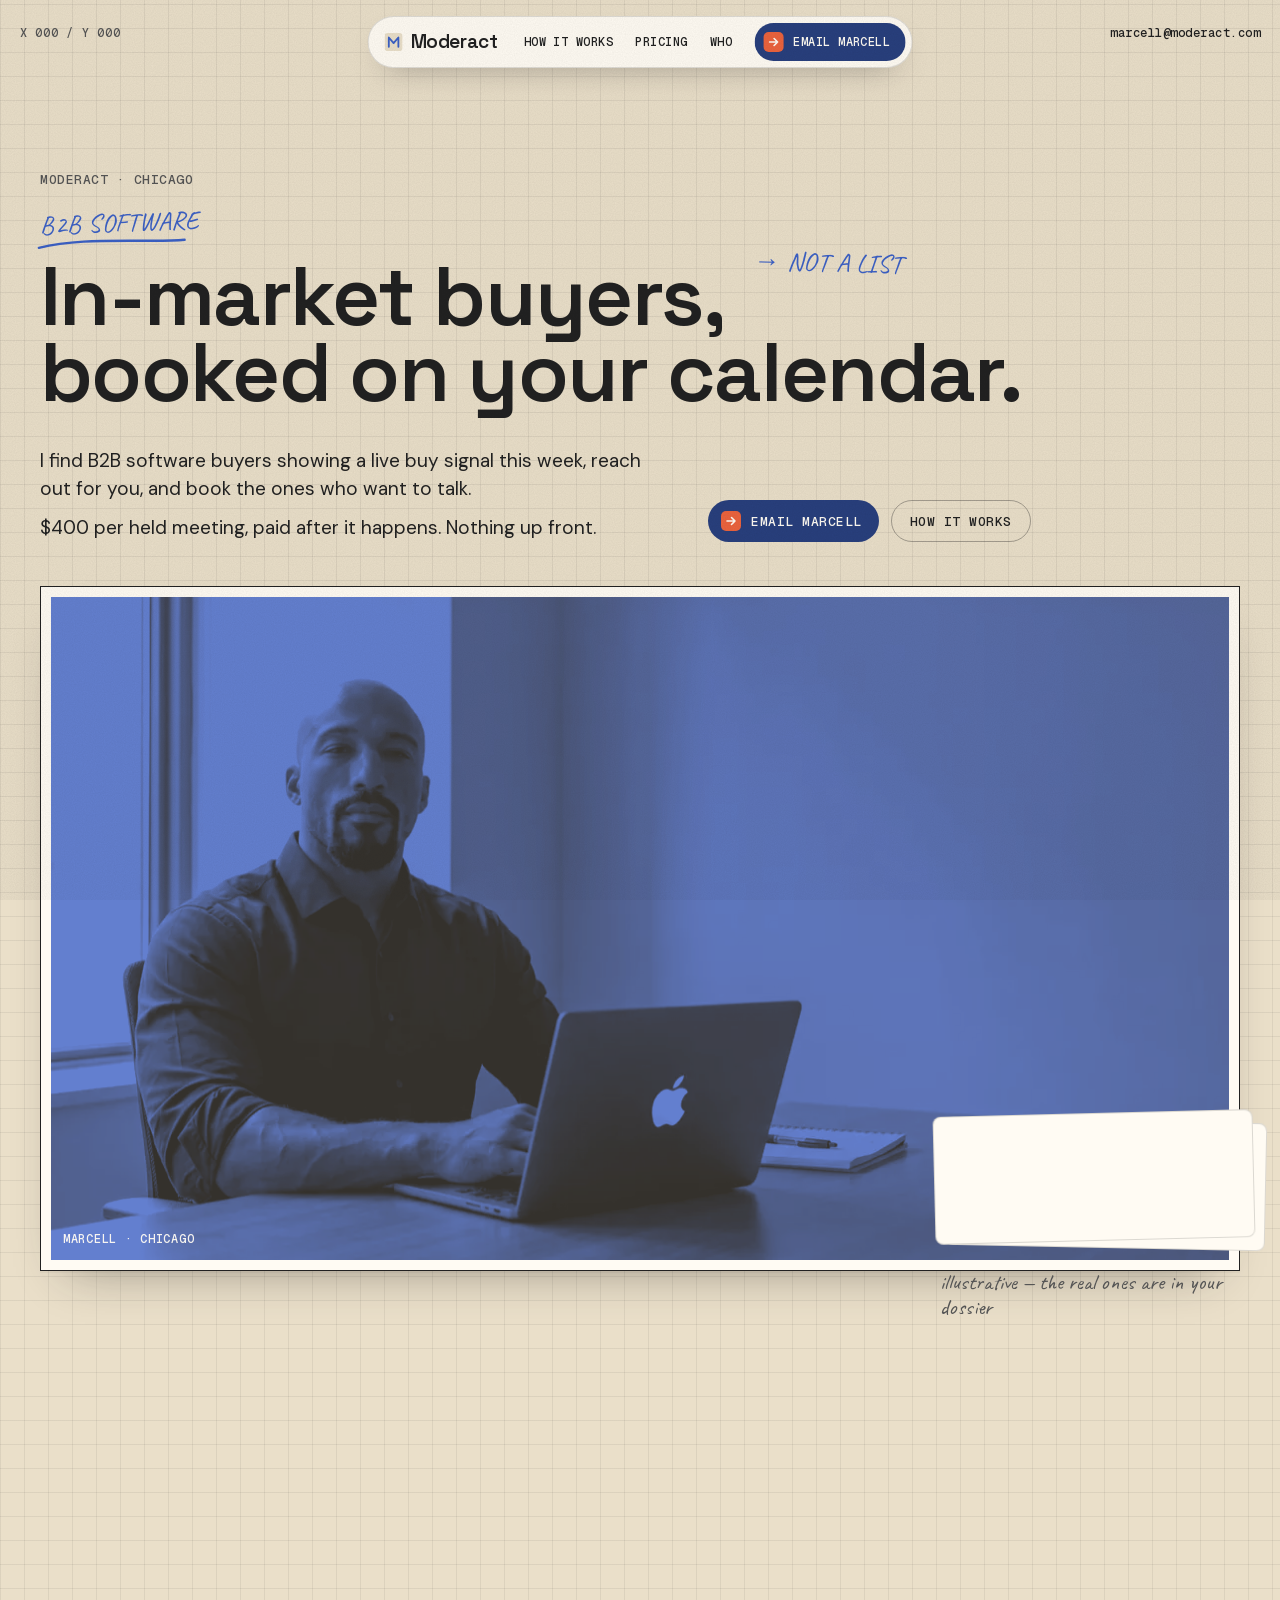
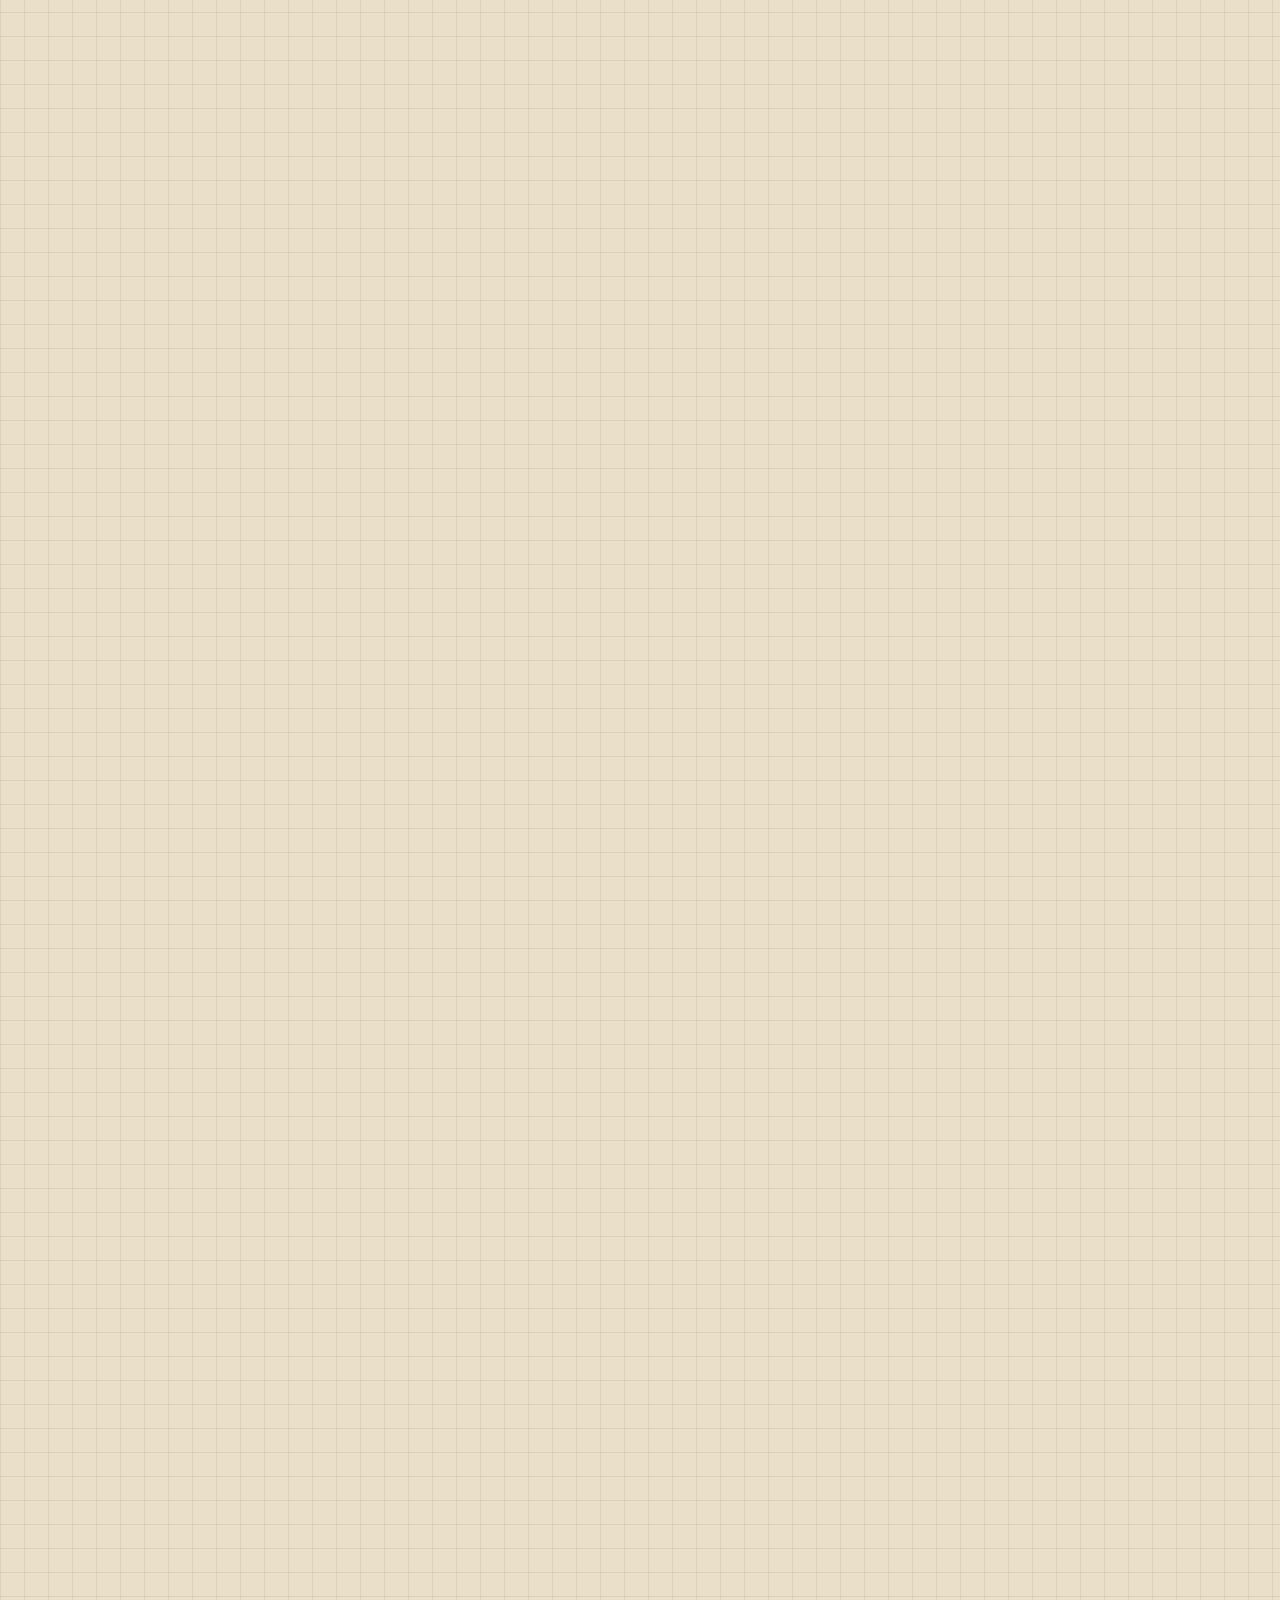
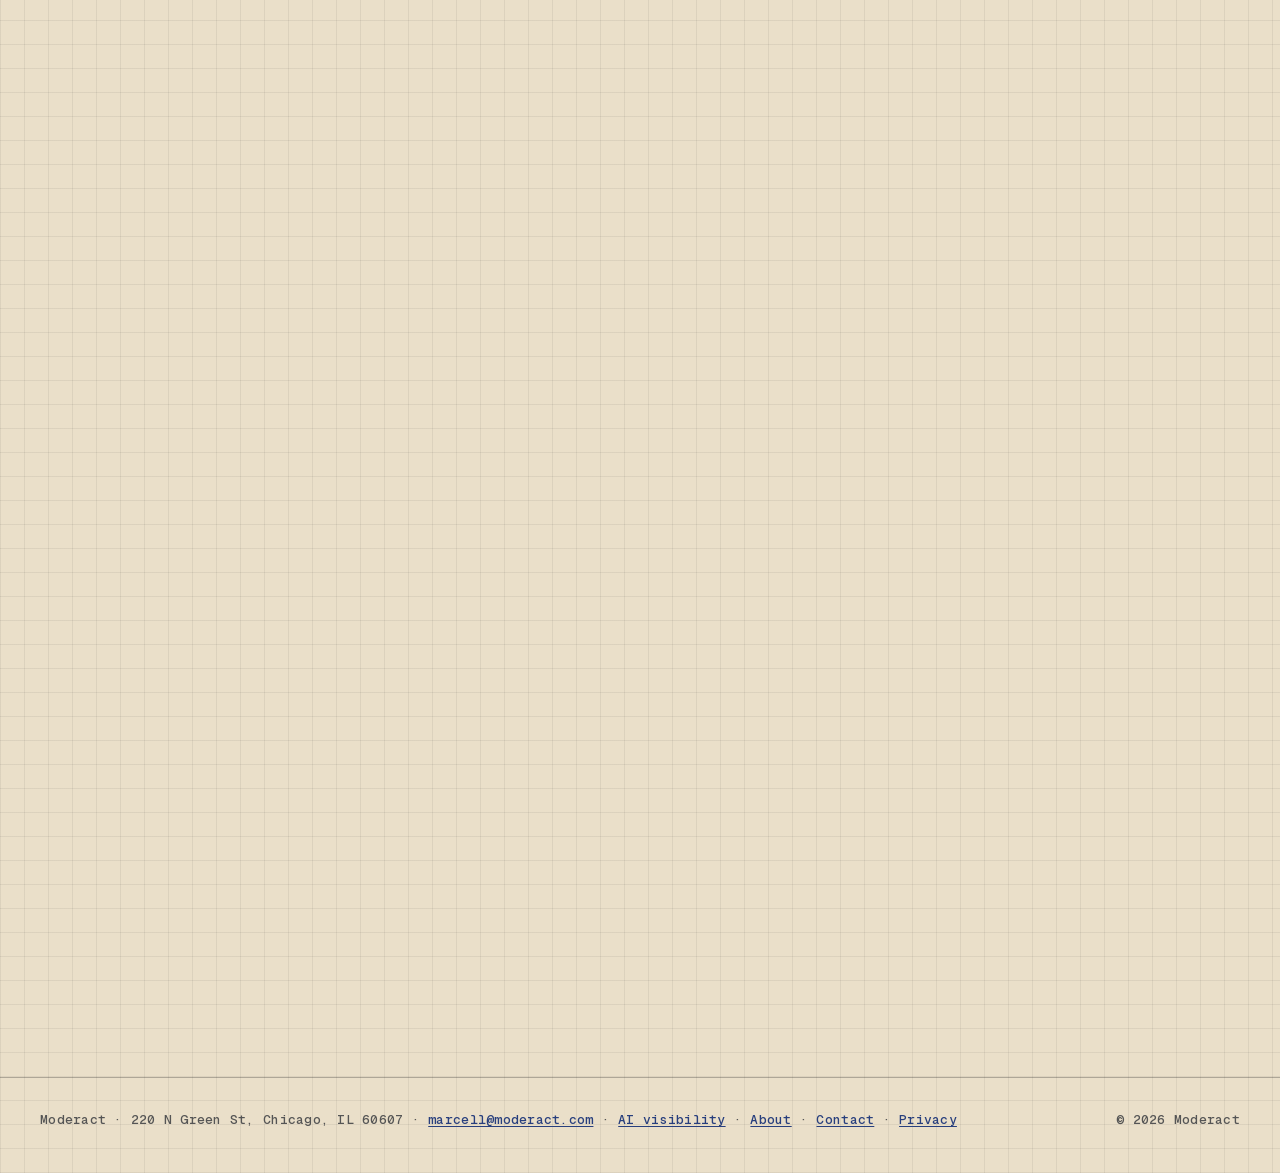
==== commit 8448b87f: "Add /about, /ai-visibility-agency-chicago, /contact; footer links; sitemap" ====
--- a/index.html
+++ b/index.html
@@ -284,7 +284,7 @@
 
 <footer>
   <div class="wrap">
-    <p>Moderact · 220 N Green St, Chicago, IL 60607 · <a href="mailto:marcell@moderact.com">marcell@moderact.com</a> · <a href="/privacy">Privacy</a></p>
+    <p>Moderact · 220 N Green St, Chicago, IL 60607 · <a href="mailto:marcell@moderact.com">marcell@moderact.com</a> · <a href="/ai-visibility-agency-chicago">AI visibility</a> · <a href="/about">About</a> · <a href="/contact">Contact</a> · <a href="/privacy">Privacy</a></p>
     <p>© <span id="year">2026</span> Moderact</p>
   </div>
 </footer>
--- a/styles.css
+++ b/styles.css
@@ -360,3 +360,20 @@
   .dossier .card3d { transition: none; }
   .js .reveal { opacity: 1; transform: none; transition: none; }
 }
+
+/* ---------- doc pages (about / ai-visibility / contact), 2026-09-09 ---------- */
+.doc h1 { max-width: 12ch; }
+.doc .lines.lead { font-size: 21px; max-width: 720px; }
+.doc .cta { display: flex; flex-wrap: wrap; gap: 12px; margin-top: 28px; }
+.doc .block { margin-top: 72px; max-width: 760px; }
+.doc .block h2 { margin-bottom: 20px; }
+.doc .terms.steps li { align-items: start; font-size: 17px; line-height: 1.5; }
+.doc .terms.steps strong { font-weight: 500; }
+.receipt { background: var(--cream); border: 1px solid var(--ink); box-shadow: var(--shadow); padding: 24px 28px; margin-bottom: 24px; overflow-x: auto; }
+.receipt table { width: 100%; border-collapse: collapse; font-size: 16px; }
+.receipt th, .receipt td { text-align: left; padding: 12px 12px 12px 0; border-top: 1px solid rgba(33,33,33,.2); vertical-align: top; }
+.receipt th { font-family: var(--mono); font-weight: 500; font-size: 12px; letter-spacing: .04em; text-transform: uppercase; color: var(--blue); border-top: 0; }
+.receipt td.n { font-family: var(--mono); font-size: 14px; white-space: nowrap; }
+.receipt .cap { margin-top: 14px; font-size: 14px; color: var(--ink-2); }
+.doc .doclinks { margin-top: 20px; display: flex; flex-wrap: wrap; gap: 8px 22px; font-family: var(--mono); font-size: 13px; letter-spacing: .04em; text-transform: uppercase; }
+@media (max-width: 719px) { .doc .block { margin-top: 52px; } .doc .lines.lead { font-size: 19px; } }
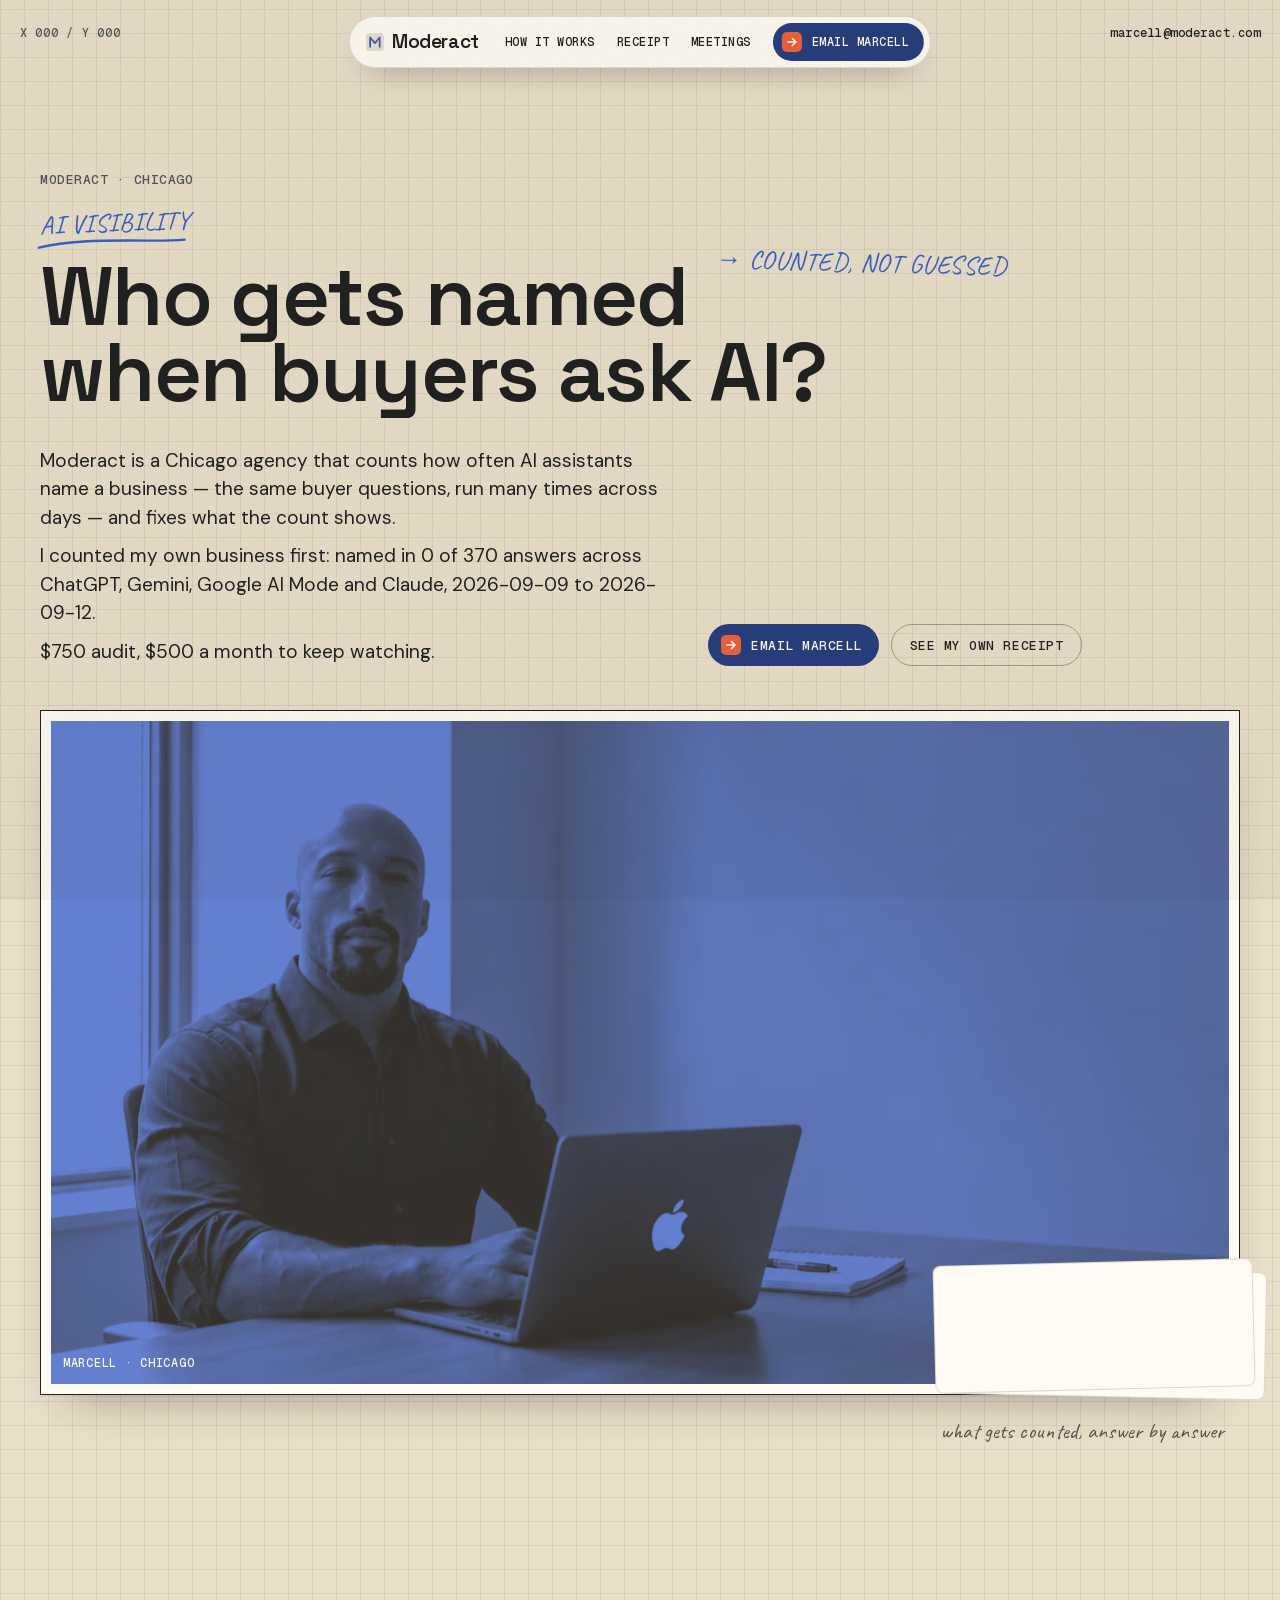
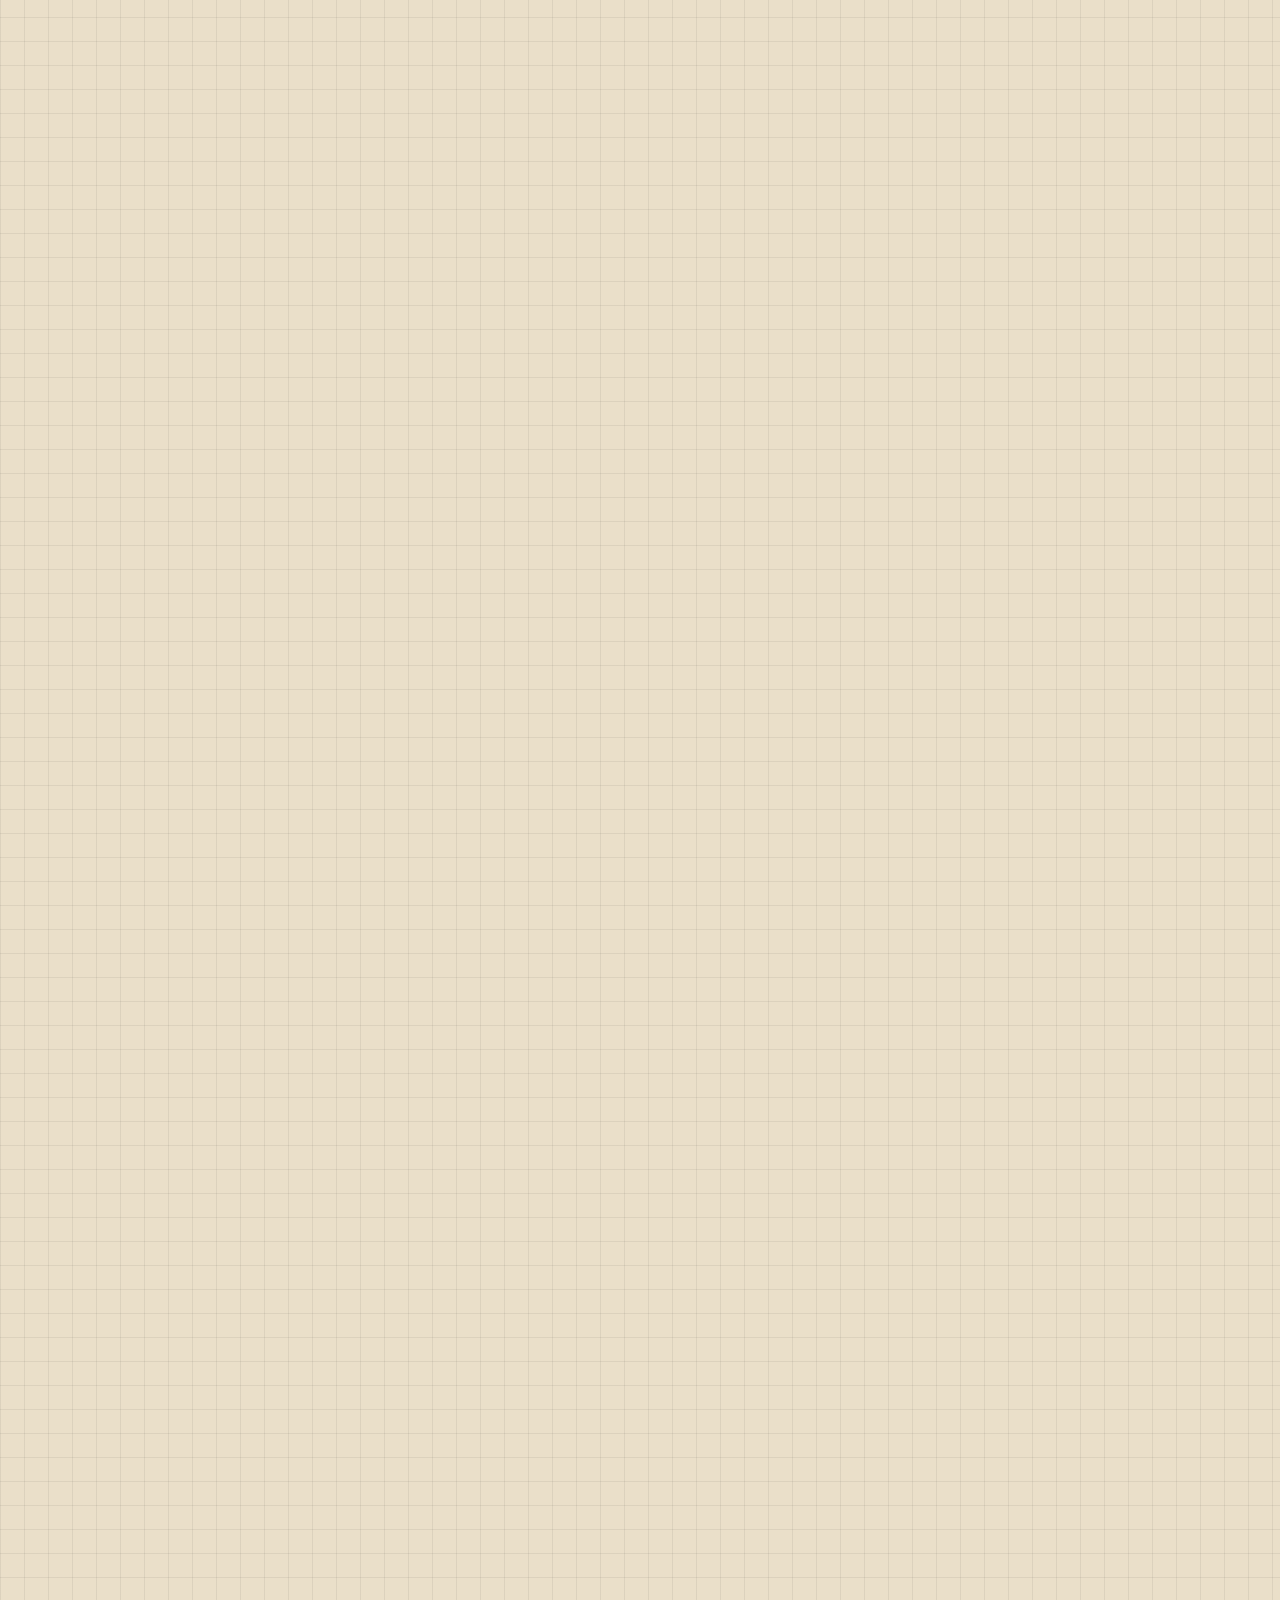
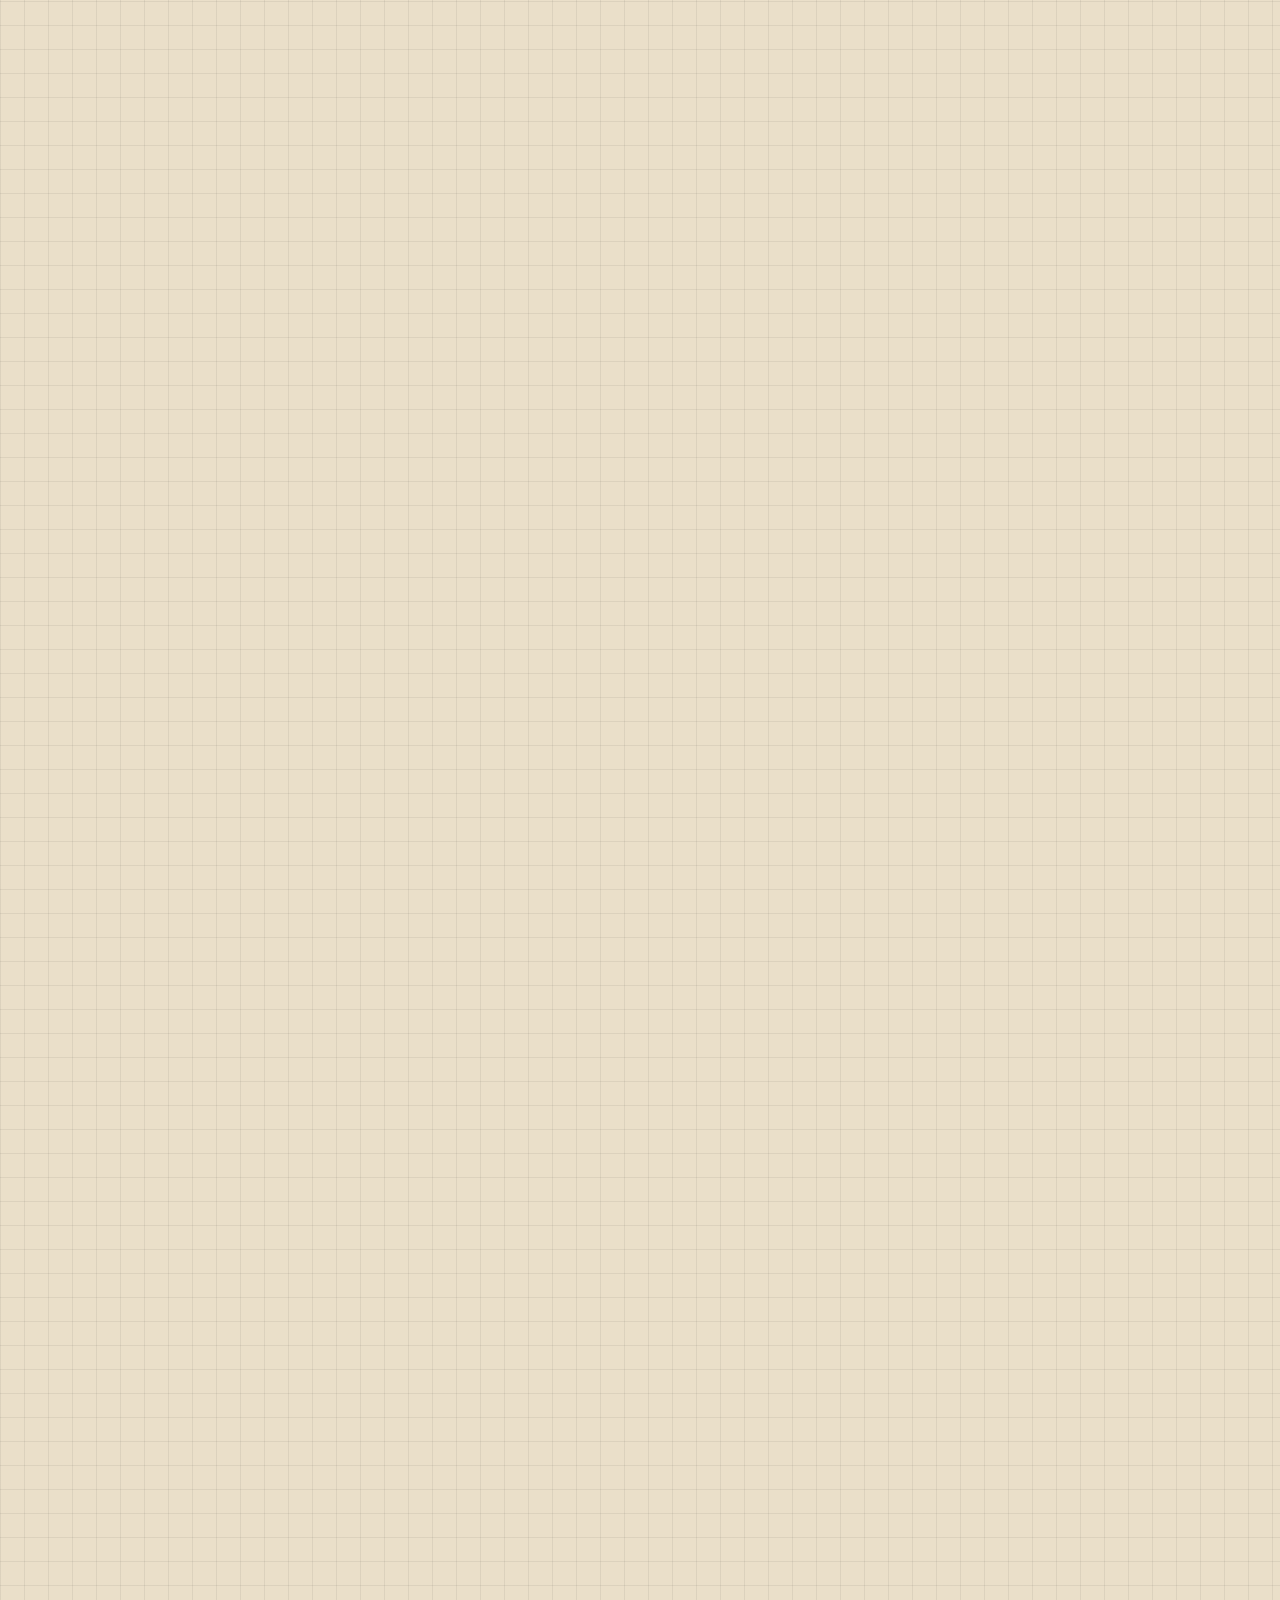
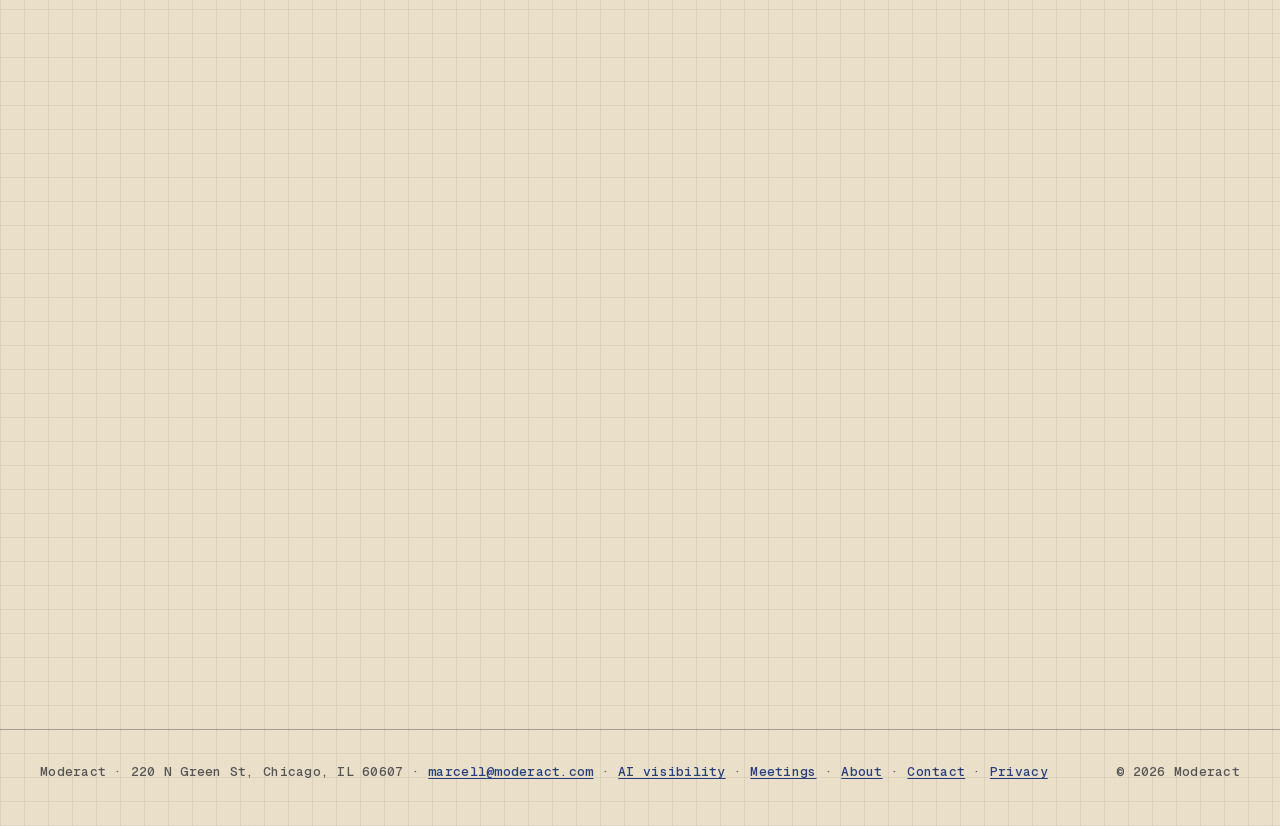
==== commit 1fc168ae: "Homepage switched to AI visibility; meetings offer moved to /meetings; four-engine day-4 receipt; ne" ====
--- a/index.html
+++ b/index.html
@@ -4,35 +4,37 @@
 <meta http-equiv="Content-Security-Policy" content="default-src 'self'; img-src 'self' data:; font-src 'self'; style-src 'self'; script-src 'self'; base-uri 'self'; form-action 'none'">
   <meta charset="utf-8">
 <meta name="viewport" content="width=device-width, initial-scale=1">
-<title>Moderact — B2B sales meetings, paid per held meeting</title>
-<meta name="description" content="Moderact books sales meetings for B2B software teams. In-market buyers showing a live buy signal, $400 per held meeting, paid after it happens. Chicago.">
+<title>Moderact — AI visibility measurement and fixes, Chicago</title>
+<meta name="description" content="Moderact is a Chicago agency that counts how often AI assistants name a business, across many runs and days, and fixes what the count shows. $750 audit, $500 a month.">
 <meta name="robots" content="index,follow">
+<meta name="google-site-verification" content="C3EZzZip201Rr4SZbLm8gnYgja8tWqc_vBjaNMTQl3U">
 <link rel="canonical" href="https://moderact.com/">
 <meta name="theme-color" content="#EADFC9">
 <meta property="og:type" content="website">
 <meta property="og:site_name" content="Moderact">
-<meta property="og:title" content="Moderact — B2B sales meetings, paid per held meeting">
-<meta property="og:description" content="Moderact books sales meetings for B2B software teams. In-market buyers showing a live buy signal, $400 per held meeting, paid after it happens. Chicago.">
+<meta property="og:title" content="Moderact — AI visibility measurement and fixes, Chicago">
+<meta property="og:description" content="Moderact is a Chicago agency that counts how often AI assistants name a business, across many runs and days, and fixes what the count shows. $750 audit, $500 a month.">
 <meta property="og:url" content="https://moderact.com/">
 <meta property="og:image" content="https://moderact.com/assets/og.png">
 <meta property="og:image:width" content="1200">
 <meta property="og:image:height" content="630">
 <meta name="twitter:card" content="summary_large_image">
-<meta name="twitter:title" content="Moderact — B2B sales meetings, paid per held meeting">
-<meta name="twitter:description" content="Moderact books sales meetings for B2B software teams. In-market buyers showing a live buy signal, $400 per held meeting, paid after it happens. Chicago.">
+<meta name="twitter:title" content="Moderact — AI visibility measurement and fixes, Chicago">
+<meta name="twitter:description" content="Moderact is a Chicago agency that counts how often AI assistants name a business, across many runs and days, and fixes what the count shows. $750 audit, $500 a month.">
 <meta name="twitter:image" content="https://moderact.com/assets/og.png">
-<link rel="icon" href="assets/favicon.svg" type="image/svg+xml">
-<link rel="apple-touch-icon" href="assets/apple-touch-icon.png">
-<link rel="preload" href="assets/fonts/space-grotesk-600.woff2" as="font" type="font/woff2" crossorigin>
-<link rel="preload" href="assets/fonts/dm-sans.woff2" as="font" type="font/woff2" crossorigin>
-<link rel="stylesheet" href="styles.css">
-<script src="app.js" defer></script>
+<link rel="icon" href="/assets/favicon.svg" type="image/svg+xml">
+<link rel="apple-touch-icon" href="/assets/apple-touch-icon.png">
+<link rel="preload" href="/assets/fonts/space-grotesk-600.woff2" as="font" type="font/woff2" crossorigin>
+<link rel="preload" href="/assets/fonts/dm-sans.woff2" as="font" type="font/woff2" crossorigin>
+<link rel="stylesheet" href="/styles.css">
+<script src="/app.js" defer></script>
 <script type="application/ld+json">
 {
   "@context": "https://schema.org",
   "@type": "Organization",
   "name": "Moderact",
   "url": "https://moderact.com",
+  "description": "Moderact is a Chicago agency that counts how often AI assistants name a business — the same buyer questions, run many times across days — and fixes what the count shows.",
   "email": "marcell@moderact.com",
   "address": {
     "@type": "PostalAddress",
@@ -57,14 +59,14 @@
 <a class="topmail" href="mailto:marcell@moderact.com">marcell@moderact.com</a>
 
 <header class="nav" aria-label="Site">
-  <a class="wordmark" href="#main" aria-label="Moderact, home">
+  <a class="wordmark" href="/" aria-label="Moderact, home">
     <svg viewBox="0 0 64 64" aria-hidden="true"><rect width="64" height="64" rx="12" fill="#EADFC9"/><path d="M15 49V16l17 20 17-20v33" fill="none" stroke="#3B60C5" stroke-width="6.5" stroke-linecap="round" stroke-linejoin="round"/></svg>
     Moderact
   </a>
   <ul class="nav-links">
     <li><a href="#how">How it works</a></li>
-    <li><a href="#pricing">Pricing</a></li>
-    <li><a href="#who">Who</a></li>
+    <li><a href="#receipt">Receipt</a></li>
+    <li><a href="/meetings">Meetings</a></li>
   </ul>
   <a class="btn btn-primary" href="mailto:marcell@moderact.com"><span class="ico" aria-hidden="true"><svg viewBox="0 0 12 12" fill="none" stroke="#FFFBF3" stroke-width="1.6" stroke-linecap="round" stroke-linejoin="round"><path d="M2 6h8M6.5 2.5 10 6l-3.5 3.5"/></svg></span>Email Marcell</a>
 </header>
@@ -75,17 +77,18 @@
     <div class="wrap">
       <p class="mono eyebrow">MODERACT · CHICAGO</p>
       <div class="hero-head">
-        <span class="hand ann ann-left" aria-hidden="true">B2B software<svg viewBox="0 0 150 14" fill="none" stroke="#3B60C5" stroke-width="2.4" stroke-linecap="round"><path d="M2 9c30-6 60-5 90-4s40 2 56 1"/></svg></span>
-        <h1><span class="l1">In-market buyers,<span class="hand ann ann-right" aria-hidden="true">→ not a list</span></span> <span class="l2">booked on your calendar.</span></h1>
+        <span class="hand ann ann-left" aria-hidden="true">AI visibility<svg viewBox="0 0 150 14" fill="none" stroke="#3B60C5" stroke-width="2.4" stroke-linecap="round"><path d="M2 9c30-6 60-5 90-4s40 2 56 1"/></svg></span>
+        <h1><span class="l1">Who gets named<span class="hand ann ann-right" aria-hidden="true">→ counted, not guessed</span></span> <span class="l2">when buyers ask AI?</span></h1>
       </div>
       <div class="hero-sub">
         <div class="lead lines">
-          <p>I find B2B software buyers showing a live buy signal this week, reach out for you, and book the ones who want to talk.</p>
-          <p>$400 per held meeting, paid after it happens. Nothing up front.</p>
+          <p>Moderact is a Chicago agency that counts how often AI assistants name a business — the same buyer questions, run many times across days — and fixes what the count shows.</p>
+          <p>I counted my own business first: named in 0 of 370 answers across ChatGPT, Gemini, Google AI Mode and Claude, 2026-09-09 to 2026-09-12.</p>
+          <p>$750 audit, $500 a month to keep watching.</p>
         </div>
         <div class="cta">
           <a class="btn btn-primary" href="mailto:marcell@moderact.com"><span class="ico" aria-hidden="true"><svg viewBox="0 0 12 12" fill="none" stroke="#FFFBF3" stroke-width="1.6" stroke-linecap="round" stroke-linejoin="round"><path d="M2 6h8M6.5 2.5 10 6l-3.5 3.5"/></svg></span>Email Marcell</a>
-          <a class="btn btn-ghost" href="#how">How it works</a>
+          <a class="btn btn-ghost" href="#receipt">See my own receipt</a>
         </div>
       </div>
 
@@ -93,8 +96,8 @@
         <div class="frame">
           <div class="duo">
             <picture>
-              <source type="image/webp" srcset="assets/marcell-1200.webp 1200w, assets/marcell-1600.webp 1600w, assets/marcell-2400.webp 2400w" sizes="(max-width: 719px) calc(100vw - 40px), (max-width: 1248px) calc(100vw - 48px), 1200px">
-              <img src="assets/marcell-1600.jpg" srcset="assets/marcell-1200.jpg 1200w, assets/marcell-1600.jpg 1600w, assets/marcell-2400.jpg 2400w" sizes="(max-width: 719px) calc(100vw - 40px), (max-width: 1248px) calc(100vw - 48px), 1200px" width="1600" height="893" alt="Marcell Jackson at a desk with a laptop and a notepad, Chicago." fetchpriority="high">
+              <source type="image/webp" srcset="/assets/marcell-1200.webp 1200w, /assets/marcell-1600.webp 1600w, /assets/marcell-2400.webp 2400w" sizes="(max-width: 719px) calc(100vw - 40px), (max-width: 1248px) calc(100vw - 48px), 1200px">
+              <img src="/assets/marcell-1600.jpg" srcset="/assets/marcell-1200.jpg 1200w, /assets/marcell-1600.jpg 1600w, /assets/marcell-2400.jpg 2400w" sizes="(max-width: 719px) calc(100vw - 40px), (max-width: 1248px) calc(100vw - 48px), 1200px" width="1600" height="893" alt="Marcell Jackson at a desk with a laptop and a notepad, Chicago." fetchpriority="high">
             </picture>
           </div>
           <span class="frame-cap" aria-hidden="true">Marcell · Chicago</span>
@@ -104,14 +107,14 @@
           <div class="stack">
             <div class="card under u1"></div>
             <div class="card under u2"></div>
-            <div class="card sig"><span class="mono">Signal · This week</span><span class="line">posted two SDR roles</span></div>
-            <div class="card sig"><span class="mono">Signal · This week</span><span class="line">raised a Series A</span></div>
-            <div class="card sig"><span class="mono">Signal · This week</span><span class="line">switched CRMs</span></div>
-            <div class="card sig"><span class="mono">Signal · This week</span><span class="line">opened a second office</span></div>
-            <div class="card sig"><span class="mono">Signal · This week</span><span class="line">hired a VP Sales</span></div>
-            <div class="card sig held"><span class="mono">Meeting held · Tue 10:30</span><span class="line">dossier sent</span></div>
-          </div>
-          <p class="cap">illustrative — the real ones are in your dossier</p>
+            <div class="card sig"><span class="mono">Gemini · every run</span><span class="line">who got named</span></div>
+            <div class="card sig"><span class="mono">AI Mode · every answer</span><span class="line">which pages it cited</span></div>
+            <div class="card sig"><span class="mono">Claude · across days</span><span class="line">how the answer moves</span></div>
+            <div class="card sig"><span class="mono">ChatGPT · in the app</span><span class="line">what a buyer sees</span></div>
+            <div class="card sig"><span class="mono">Gemini · same question</span><span class="line">a different answer</span></div>
+            <div class="card sig held"><span class="mono">Receipt · per engine</span><span class="line">named or not, with the count</span></div>
+          </div>
+          <p class="cap">what gets counted, answer by answer</p>
         </div>
       </div>
     </div>
@@ -127,18 +130,18 @@
       <div class="step reveal">
         <div class="panel">
           <span class="num" aria-hidden="true">01</span>
-          <span class="hand" aria-hidden="true">You tell me who</span>
-          <h3>You tell me who you sell to.</h3>
-          <p>Titles, company size, vertical. It goes in writing and becomes the filter.</p>
+          <span class="hand" aria-hidden="true">You tell me what they ask</span>
+          <h3>You tell me the questions your buyers ask.</h3>
+          <p>Five to twenty of them, with your city in the question. They go in writing before anything runs.</p>
         </div>
         <div class="vis" aria-hidden="true">
           <div class="frame">
             <div class="sheet tilt-l">
-              <div class="sheet-head"><span class="mono">Filter · in writing</span></div>
-              <div class="row c2"><span class="mono lbl">Titles</span><span class="bar w75"></span></div>
-              <div class="row c2"><span class="mono lbl">Size</span><span class="bar w45"></span></div>
-              <div class="row c2"><span class="mono lbl">Vertical</span><span class="bar w60"></span></div>
-              <div class="row c2"><span class="mono lbl">Exclude</span><span class="bar w35"></span></div>
+              <div class="sheet-head"><span class="mono">Questions · in writing</span></div>
+              <div class="row c2"><span class="mono lbl">Q1</span><span class="bar w75"></span></div>
+              <div class="row c2"><span class="mono lbl">Q2</span><span class="bar w60"></span></div>
+              <div class="row c2"><span class="mono lbl">Q3</span><span class="bar w85"></span></div>
+              <div class="row c2"><span class="mono lbl">City</span><span class="bar w35"></span></div>
               <span class="stamp">agreed</span>
             </div>
           </div>
@@ -148,21 +151,21 @@
       <div class="step reveal">
         <div class="panel">
           <span class="num" aria-hidden="true">02</span>
-          <span class="hand" aria-hidden="true">I find the signal</span>
-          <h3>I find the ones showing a signal this week.</h3>
-          <p>Hiring SDRs, a new round, a tool switch. Verified emails, real links.</p>
+          <span class="hand" aria-hidden="true">I run them, on repeat</span>
+          <h3>I run each question many times, across days.</h3>
+          <p>On Gemini, Google AI Mode and Claude, every day for five days. ChatGPT I run by hand in the app, the way a buyer would. One answer is a screenshot. A count across runs is a measurement.</p>
         </div>
         <div class="vis" aria-hidden="true">
           <div class="frame">
             <div class="sheet tilt-r">
-              <div class="sheet-head c4"><span class="mono">Company</span><span class="mono">Signal</span><span class="mono">Evidence</span><span class="mono">Email</span></div>
-              <div class="row c4"><span class="bar w85"></span><span class="bar w60"></span><span class="bar w75"></span><span class="bar w60"></span></div>
-              <div class="row c4"><span class="bar w60"></span><span class="bar w75"></span><span class="bar w45"></span><span class="bar w75"></span></div>
-              <div class="row c4"><span class="bar w90"></span><span class="bar w60"></span><span class="bar w85 blue"></span><span class="bar w60"></span></div>
-              <div class="row c4"><span class="bar w45"></span><span class="bar w85"></span><span class="bar w60"></span><span class="bar w75"></span></div>
-              <div class="row c4"><span class="bar w75"></span><span class="bar w45"></span><span class="bar w75"></span><span class="bar w60"></span></div>
+              <div class="sheet-head c4"><span class="mono">Engine</span><span class="mono">Day</span><span class="mono">Named</span><span class="mono">Sources</span></div>
+              <div class="row c4"><span class="bar w85"></span><span class="bar w45"></span><span class="bar w60"></span><span class="bar w75"></span></div>
+              <div class="row c4"><span class="bar w60"></span><span class="bar w45"></span><span class="bar w35"></span><span class="bar w60"></span></div>
+              <div class="row c4"><span class="bar w90"></span><span class="bar w45"></span><span class="bar w85 blue"></span><span class="bar w75"></span></div>
+              <div class="row c4"><span class="bar w45"></span><span class="bar w45"></span><span class="bar w60"></span><span class="bar w85"></span></div>
+              <div class="row c4"><span class="bar w75"></span><span class="bar w45"></span><span class="bar w45"></span><span class="bar w60"></span></div>
               <svg class="circle" viewBox="0 0 400 40" fill="none" stroke="#3B60C5" stroke-width="2.4" stroke-linecap="round" preserveAspectRatio="none"><path d="M40 6C120-2 330-4 372 10c22 8 10 24-40 26C220 40 60 40 26 30 4 24 18 10 60 5"/></svg>
-              <span class="hand note note-list">this week's list<svg viewBox="0 0 36 40" fill="none" stroke="#3B60C5" stroke-width="2.4" stroke-linecap="round" stroke-linejoin="round"><path d="M30 2C24 14 16 24 4 34M4 34l9-1M4 34l2-9"/></svg></span>
+              <span class="hand note note-list">who got named<svg viewBox="0 0 36 40" fill="none" stroke="#3B60C5" stroke-width="2.4" stroke-linecap="round" stroke-linejoin="round"><path d="M30 2C24 14 16 24 4 34M4 34l9-1M4 34l2-9"/></svg></span>
             </div>
           </div>
         </div>
@@ -171,19 +174,19 @@
       <div class="step reveal">
         <div class="panel">
           <span class="num" aria-hidden="true">03</span>
-          <span class="hand" aria-hidden="true">I book, you pay after</span>
-          <h3>I reach out for you and book the ones who want to talk.</h3>
-          <p>Before each meeting you get a dossier. After it, you pay.</p>
+          <span class="hand" aria-hidden="true">Receipt, fix, re-count</span>
+          <h3>You get the receipt, then the fix list.</h3>
+          <p>Who gets named instead of you, the pages the engines cite, and what to change on and off your site, in order. Then I count again.</p>
           <a class="more" href="mailto:marcell@moderact.com">Email Marcell →</a>
         </div>
         <div class="vis" aria-hidden="true">
           <div class="frame">
             <div class="sheet tilt-l">
-              <div class="sheet-head"><span class="mono">Calendar · week</span></div>
-              <div class="slot"><span class="t">Mon · 14:00</span><span class="bar w60"></span></div>
-              <div class="slot on"><span class="t">Tue · 10:30</span><span class="d">dossier sent</span></div>
-              <div class="slot"><span class="t">Thu · 09:00</span><span class="bar w45"></span></div>
-              <span class="stamp">held</span>
+              <div class="sheet-head"><span class="mono">Receipt · monthly</span></div>
+              <div class="slot"><span class="t">Month 1 · baseline</span><span class="bar w60"></span></div>
+              <div class="slot on"><span class="t">Month 2 · re-count</span><span class="d">fix list applied</span></div>
+              <div class="slot"><span class="t">Month 3 · re-count</span><span class="bar w45"></span></div>
+              <span class="stamp">counted</span>
             </div>
           </div>
         </div>
@@ -191,34 +194,44 @@
     </div>
   </section>
 
-  <section id="get" class="get-sec">
-    <div class="wrap get reveal">
-      <div class="sec-head">
-        <p class="mono eyebrow">Per meeting</p>
-        <h2>What you get, per meeting</h2>
-      </div>
-      <div>
-        <div class="dossier" role="button" tabindex="0" aria-pressed="false" aria-label="Dossier card. Press to flip and read what you get per meeting.">
-          <div class="card3d">
-            <div class="face front" aria-hidden="true">
-              <div class="d-head"><span class="mono">Dossier</span><span class="mono">Before the meeting</span></div>
-              <div class="d-rows">
-                <div class="row c2"><span class="mono lbl">Company</span><span class="bar w75"></span></div>
-                <div class="row c2"><span class="mono lbl">Signal</span><span class="bar w85"></span></div>
-                <div class="row c2"><span class="mono lbl">Evidence</span><span class="bar w60 blue"></span></div>
-                <div class="row c2"><span class="mono lbl">Attending</span><span class="bar w45"></span></div>
-                <div class="row c2"><span class="mono lbl">Agenda</span><span class="bar w90"></span></div>
-              </div>
-              <span class="stamp">held</span>
-            </div>
-            <div class="face back lines">
-              <p>A held meeting with a prospect who matches the filter we agreed in writing.</p>
-              <p>A dossier first: the company, the buy signal with evidence links, who's attending.</p>
-              <p>A prospect who knows what the meeting is about. No bait-and-switch bookings.</p>
-            </div>
-          </div>
-        </div>
-        <p class="hint"><span class="hint-fine">Hover or tap to flip</span><span class="hint-coarse">Tap to flip</span></p>
+  <section id="receipt" class="pricing">
+    <div class="wrap">
+      <div class="sec-head reveal">
+        <p class="mono eyebrow">A sample receipt, mine</p>
+        <h2>Where a new name starts.</h2>
+      </div>
+      <div class="price-wrap reveal">
+        <div class="receipt">
+          <table>
+            <thead><tr><th>Engine</th><th>Answers</th><th>Named Moderact</th><th>Other businesses named</th></tr></thead>
+            <tbody>
+              <tr><td>Gemini, grounded</td><td class="n">120</td><td class="n">0 of 120</td><td class="n">103</td></tr>
+              <tr><td>Google AI Mode</td><td class="n">120</td><td class="n">0 of 120</td><td class="n">88</td></tr>
+              <tr><td>Claude, web search</td><td class="n">120</td><td class="n">0 of 120</td><td class="n">108</td></tr>
+              <tr><td>ChatGPT app, run by hand</td><td class="n">10</td><td class="n">0 of 10</td><td class="n">21</td></tr>
+            </tbody>
+          </table>
+          <p class="cap">5 city-named questions about AI visibility agencies in Chicago, 2026-09-09 to 2026-09-12, day 4 of 5. Gemini, AI Mode and Claude answers are collected automatically; ChatGPT answers were run by hand in the app. Every row can be re-derived from the run log I keep.</p>
+        </div>
+        <div class="lead lines">
+          <p>Zero is where a new name starts, and this site is part of the fix.</p>
+          <p>The next receipt shows whether it worked. That is the product: the count, then the change, then the count again.</p>
+        </div>
+      </div>
+    </div>
+  </section>
+
+  <section id="dont" class="who">
+    <div class="wrap two reveal">
+      <div>
+        <p class="mono eyebrow">Not for sale here</p>
+        <h2>What I don't sell.</h2>
+      </div>
+      <div class="lead lines">
+          <p>Schema markup. In a matched test of 1,885 pages that added it, AI Mode and ChatGPT citations showed no significant lift, and Google AI Overviews citations dropped significantly (Ahrefs, 2026).</p>
+          <p>llms.txt files. In a log study of 137,210 domains, 97% of those files got zero requests (Ahrefs, 2026).</p>
+          <p>Rankings. I report how often you are named across many runs, never a position taken from one answer.</p>
+          <p>Promises about outcomes. I report counts; the fix list is my best judgment, and the next receipt is the check.</p>
       </div>
     </div>
   </section>
@@ -227,21 +240,39 @@
     <div class="wrap">
       <div class="sec-head reveal">
         <p class="mono eyebrow">Pricing</p>
-        <h2>From $400 per held meeting.</h2>
+        <h2>$750 audit. $500 a month to keep watching.</h2>
       </div>
       <div class="price-wrap reveal">
-        <span class="hand ann-price" aria-hidden="true">Paid after, not before →<svg viewBox="0 0 46 42" fill="none" stroke="#3B60C5" stroke-width="2.4" stroke-linecap="round" stroke-linejoin="round"><path d="M40 2c-4 14-14 26-32 36M8 38l10-2M8 38l3-10"/></svg></span>
+        <span class="hand ann-price" aria-hidden="true">Paid when the report lands →<svg viewBox="0 0 46 42" fill="none" stroke="#3B60C5" stroke-width="2.4" stroke-linecap="round" stroke-linejoin="round"><path d="M40 2c-4 14-14 26-32 36M8 38l10-2M8 38l3-10"/></svg></span>
         <div class="price">
           <div class="lead lines">
-            <p>The price is 5% of your first-year deal size. Floor $400, cap $2,500.</p>
-            <p>I set it on the first call, once you tell me your ACV.</p>
-          </div>
-          <ul class="terms">
-            <li><span class="mono">01</span><span>No retainer, no setup fee. Stop whenever.</span></li>
-            <li><span class="mono">02</span><span>No-show: rebooked once, or you're not charged.</span></li>
-            <li><span class="mono">03</span><span>Wrong fit? Say so within 48 hours and you don't pay for it.</span></li>
-          </ul>
-        </div>
+            <p>The audit: the receipt, the fix list, and a 45-minute walkthrough. $750.</p>
+            <p>Monitoring: the same questions re-run every month, a ledger of what changed, and the next fix. $500 a month.</p>
+          </div>
+            <ul class="terms">
+              <li><span class="mono">01</span><span>The audit is paid when the report lands, not before.</span></li>
+              <li><span class="mono">02</span><span>Monitoring is month to month. Stop whenever.</span></li>
+              <li><span class="mono">03</span><span>Every number in the report can be re-derived from the run log I keep.</span></li>
+            </ul>
+        </div>
+      </div>
+    </div>
+  </section>
+
+  <section id="meetings" class="who">
+    <div class="wrap two reveal">
+      <div>
+        <p class="mono eyebrow">Also from Moderact</p>
+        <h2>B2B sales meetings.</h2>
+      </div>
+      <div>
+        <div class="lead lines">
+          <p>For B2B software teams: buyers showing a live buy signal this week, booked on your calendar.</p>
+          <p>Paid per held meeting, after it happens.</p>
+        </div>
+        <p class="links">
+          <a href="/meetings">How the meetings work →</a>
+        </p>
       </div>
     </div>
   </section>
@@ -255,7 +286,7 @@
       <div>
         <div class="lead lines">
           <p>Led by me, Marcell Jackson.</p>
-          <p>I pick the accounts, approve every email, and answer every reply.</p>
+          <p>I run the counts, write the fix list, and answer every email.</p>
         </div>
         <p class="links">
           <a href="https://www.linkedin.com/in/marcell-jackson-b387273a0" rel="me noopener">LinkedIn</a>
@@ -284,7 +315,7 @@
 
 <footer>
   <div class="wrap">
-    <p>Moderact · 220 N Green St, Chicago, IL 60607 · <a href="mailto:marcell@moderact.com">marcell@moderact.com</a> · <a href="/ai-visibility-agency-chicago">AI visibility</a> · <a href="/about">About</a> · <a href="/contact">Contact</a> · <a href="/privacy">Privacy</a></p>
+    <p>Moderact · 220 N Green St, Chicago, IL 60607 · <a href="mailto:marcell@moderact.com">marcell@moderact.com</a> · <a href="/ai-visibility-agency-chicago">AI visibility</a> · <a href="/meetings">Meetings</a> · <a href="/about">About</a> · <a href="/contact">Contact</a> · <a href="/privacy">Privacy</a></p>
     <p>© <span id="year">2026</span> Moderact</p>
   </div>
 </footer>
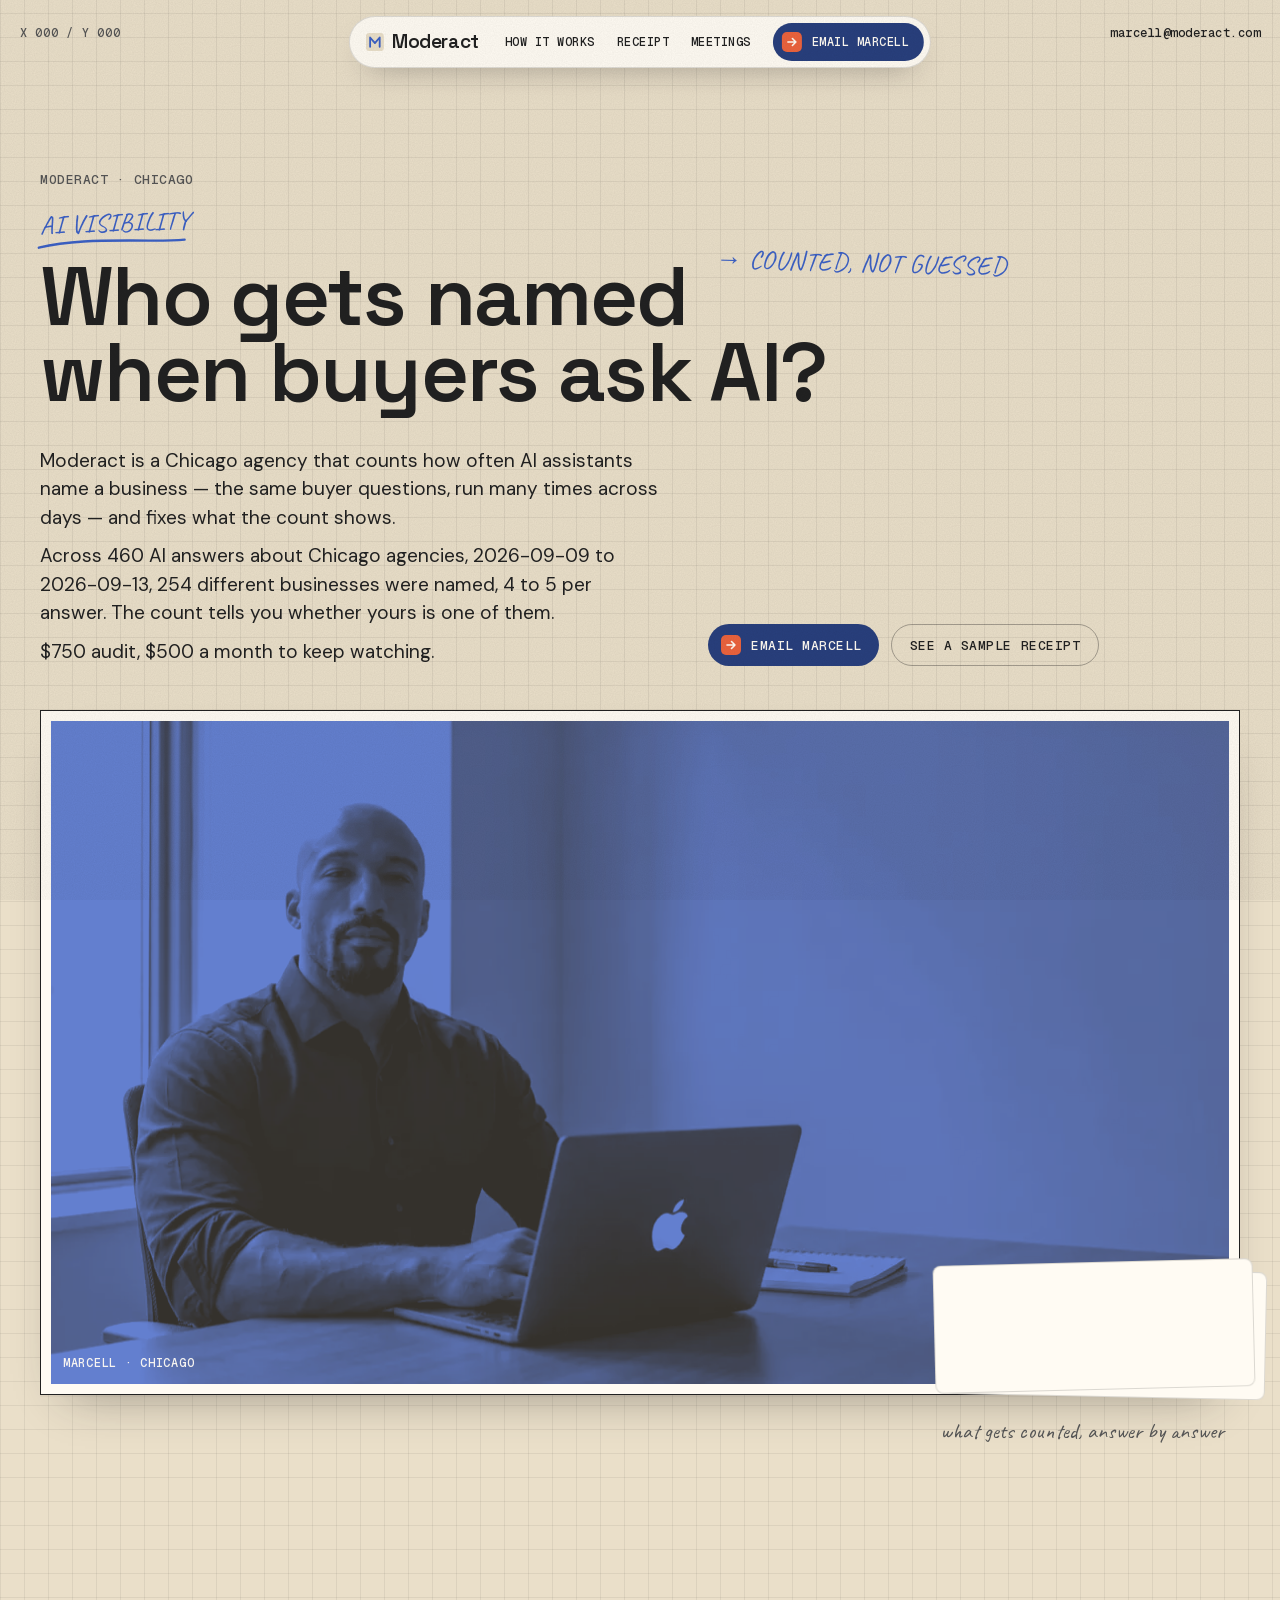
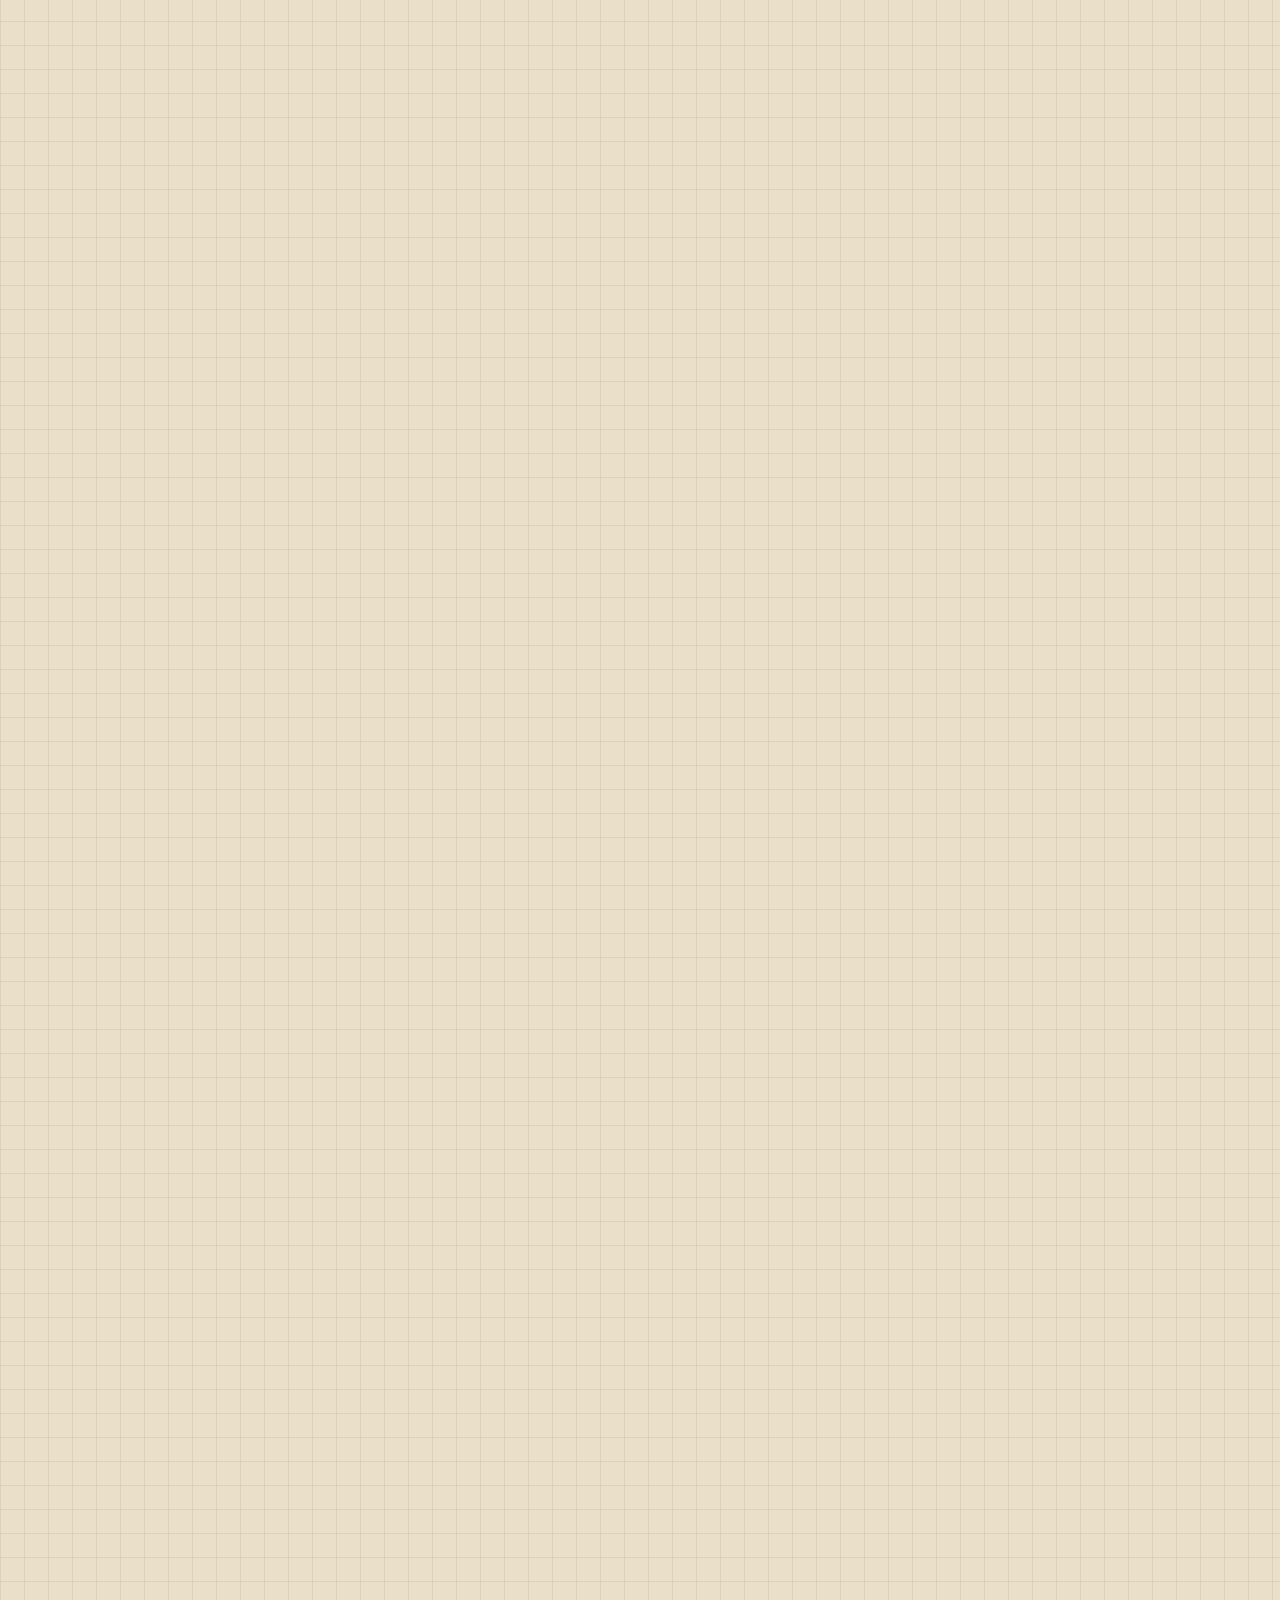
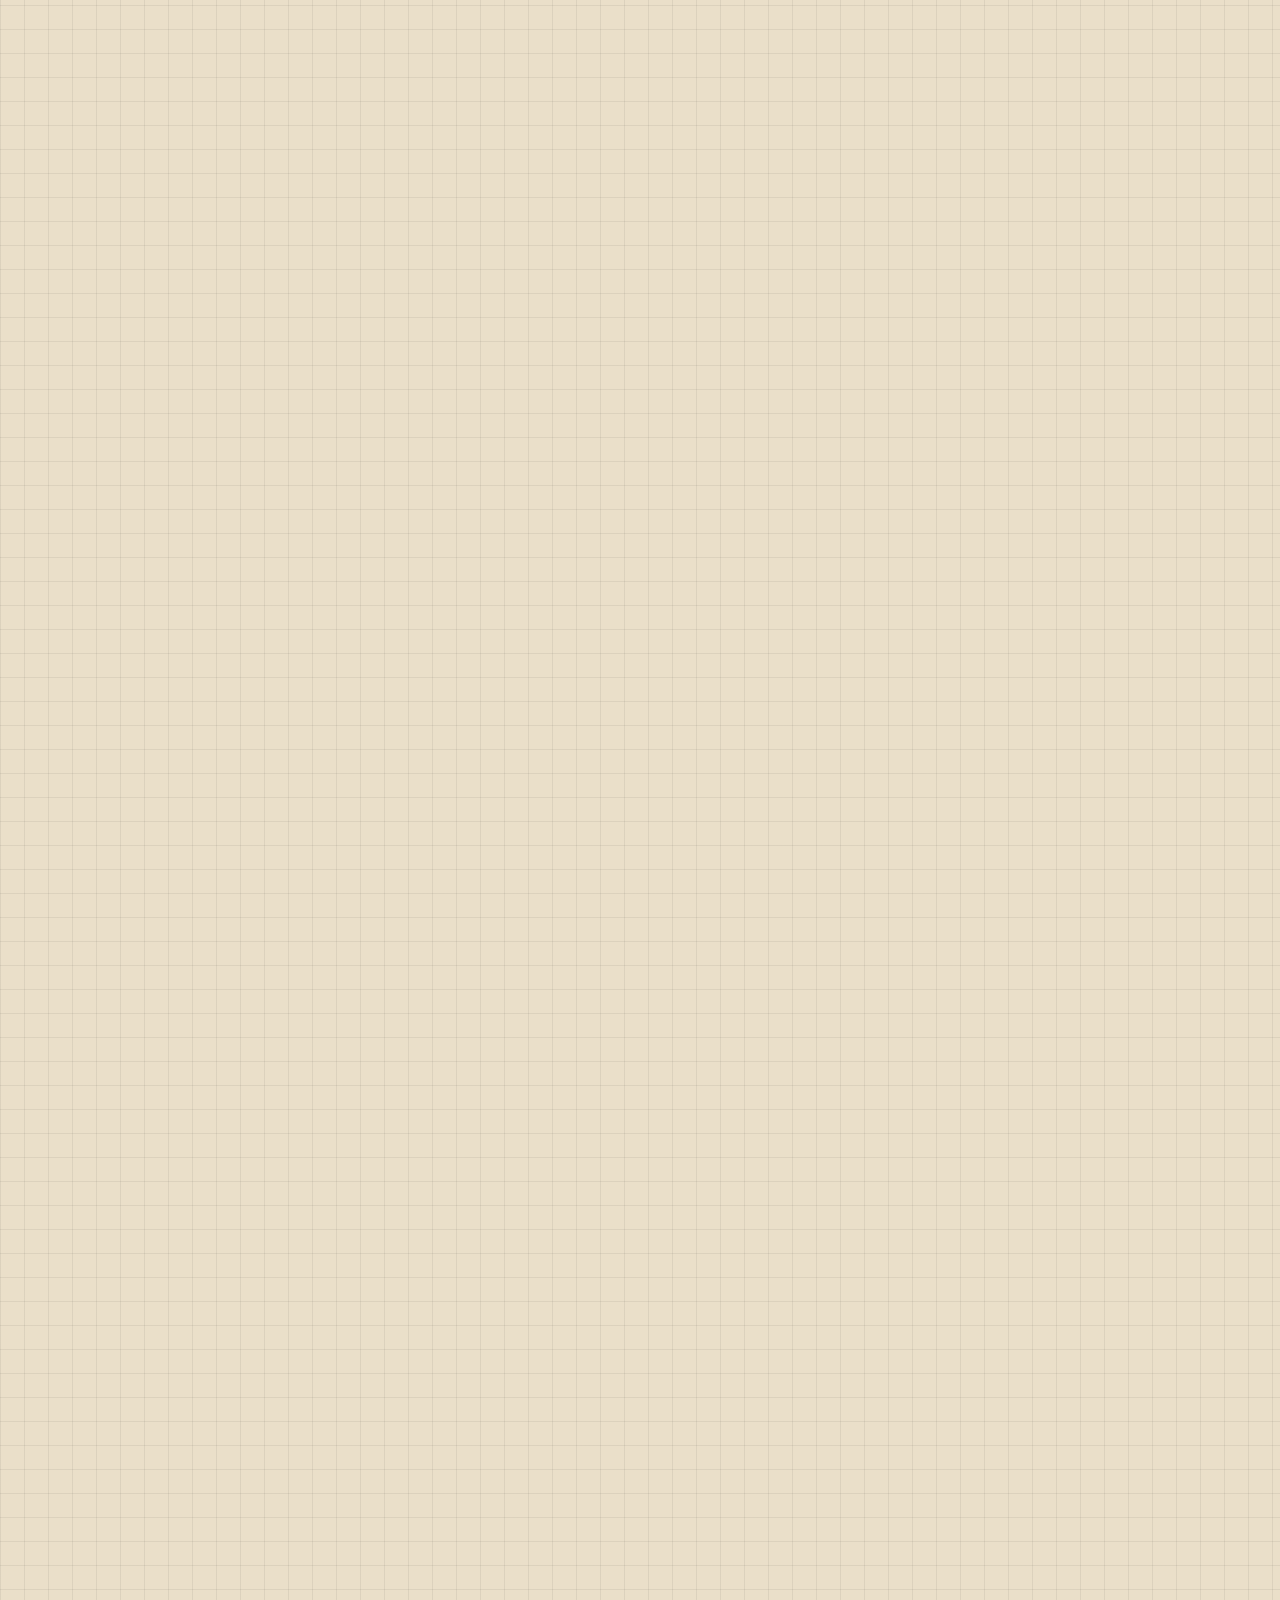
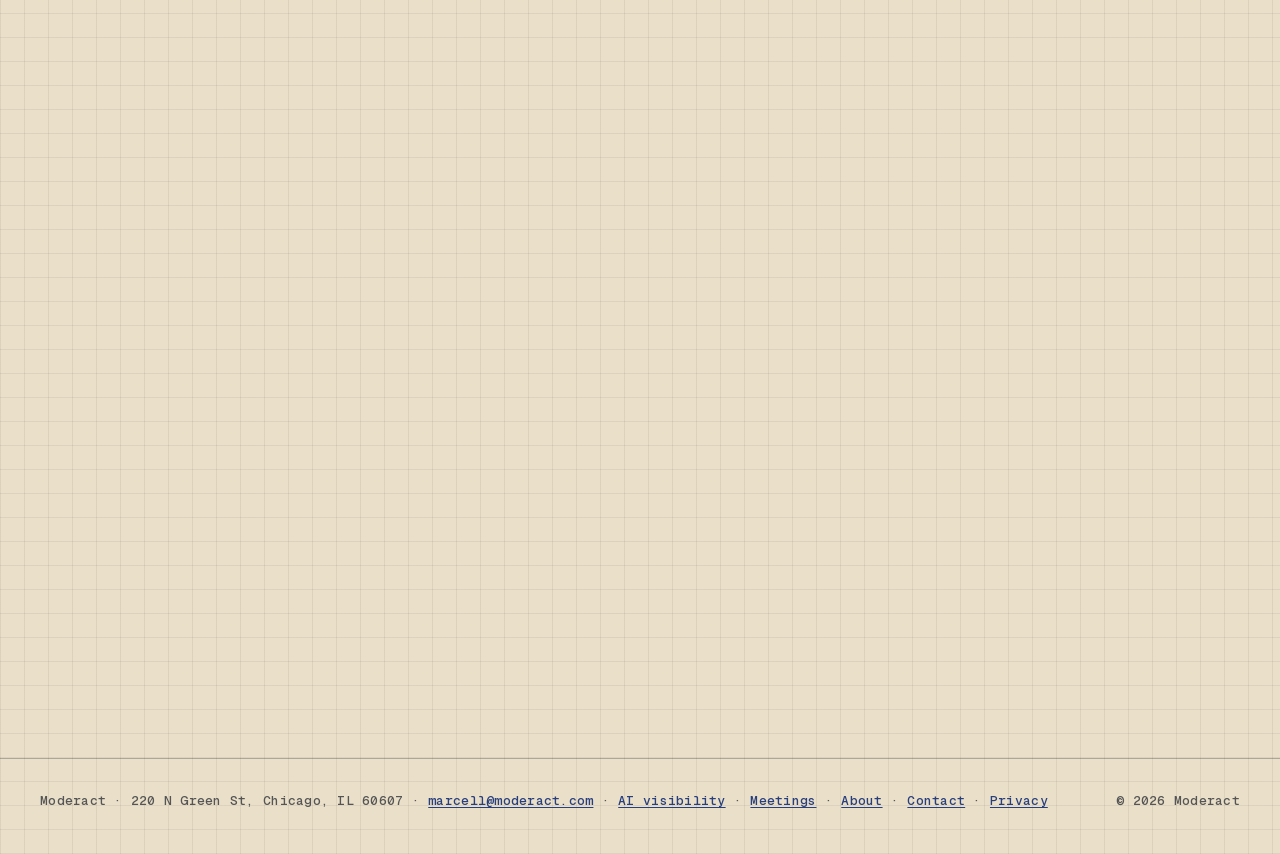
==== commit 2b389f90: "Receipt without our own count: what a count measures (answers, businesses named, names per answer); " ====
--- a/index.html
+++ b/index.html
@@ -83,12 +83,12 @@
       <div class="hero-sub">
         <div class="lead lines">
           <p>Moderact is a Chicago agency that counts how often AI assistants name a business — the same buyer questions, run many times across days — and fixes what the count shows.</p>
-          <p>I counted my own business first: named in 0 of 370 answers across ChatGPT, Gemini, Google AI Mode and Claude, 2026-09-09 to 2026-09-12.</p>
+          <p>Across 460 AI answers about Chicago agencies, 2026-09-09 to 2026-09-13, 254 different businesses were named, 4 to 5 per answer. The count tells you whether yours is one of them.</p>
           <p>$750 audit, $500 a month to keep watching.</p>
         </div>
         <div class="cta">
           <a class="btn btn-primary" href="mailto:marcell@moderact.com"><span class="ico" aria-hidden="true"><svg viewBox="0 0 12 12" fill="none" stroke="#FFFBF3" stroke-width="1.6" stroke-linecap="round" stroke-linejoin="round"><path d="M2 6h8M6.5 2.5 10 6l-3.5 3.5"/></svg></span>Email Marcell</a>
-          <a class="btn btn-ghost" href="#receipt">See my own receipt</a>
+          <a class="btn btn-ghost" href="#receipt">See a sample receipt</a>
         </div>
       </div>
 
@@ -197,24 +197,24 @@
   <section id="receipt" class="pricing">
     <div class="wrap">
       <div class="sec-head reveal">
-        <p class="mono eyebrow">A sample receipt, mine</p>
-        <h2>Where a new name starts.</h2>
+        <p class="mono eyebrow">A sample receipt</p>
+        <h2>What the count looks like.</h2>
       </div>
       <div class="price-wrap reveal">
         <div class="receipt">
           <table>
-            <thead><tr><th>Engine</th><th>Answers</th><th>Named Moderact</th><th>Other businesses named</th></tr></thead>
+            <thead><tr><th>Engine</th><th>Answers</th><th>Different businesses named</th><th>Names per answer, median</th></tr></thead>
             <tbody>
-              <tr><td>Gemini, grounded</td><td class="n">120</td><td class="n">0 of 120</td><td class="n">103</td></tr>
-              <tr><td>Google AI Mode</td><td class="n">120</td><td class="n">0 of 120</td><td class="n">88</td></tr>
-              <tr><td>Claude, web search</td><td class="n">120</td><td class="n">0 of 120</td><td class="n">108</td></tr>
-              <tr><td>ChatGPT app, run by hand</td><td class="n">10</td><td class="n">0 of 10</td><td class="n">21</td></tr>
+              <tr><td>Gemini, grounded</td><td class="n">150</td><td class="n">109</td><td class="n">5</td></tr>
+              <tr><td>Google AI Mode</td><td class="n">150</td><td class="n">106</td><td class="n">4</td></tr>
+              <tr><td>Claude, web search</td><td class="n">150</td><td class="n">120</td><td class="n">5</td></tr>
+              <tr><td>ChatGPT app, run by hand</td><td class="n">10</td><td class="n">21</td><td class="n">4.5</td></tr>
             </tbody>
           </table>
-          <p class="cap">5 city-named questions about AI visibility agencies in Chicago, 2026-09-09 to 2026-09-12, day 4 of 5. Gemini, AI Mode and Claude answers are collected automatically; ChatGPT answers were run by hand in the app. Every row can be re-derived from the run log I keep.</p>
-        </div>
-        <div class="lead lines">
-          <p>Zero is where a new name starts, and this site is part of the fix.</p>
+          <p class="cap">5 city-named questions about AI visibility agencies in Chicago, over 5 days, 2026-09-09 to 2026-09-13. Gemini, AI Mode and Claude answers are collected automatically; ChatGPT answers were run by hand in the app. Every row can be re-derived from the run log I keep.</p>
+        </div>
+        <div class="lead lines">
+          <p>Your receipt is the same table with your name in it: named or not, per engine, per question, with the sources each engine cited.</p>
           <p>The next receipt shows whether it worked. That is the product: the count, then the change, then the count again.</p>
         </div>
       </div>
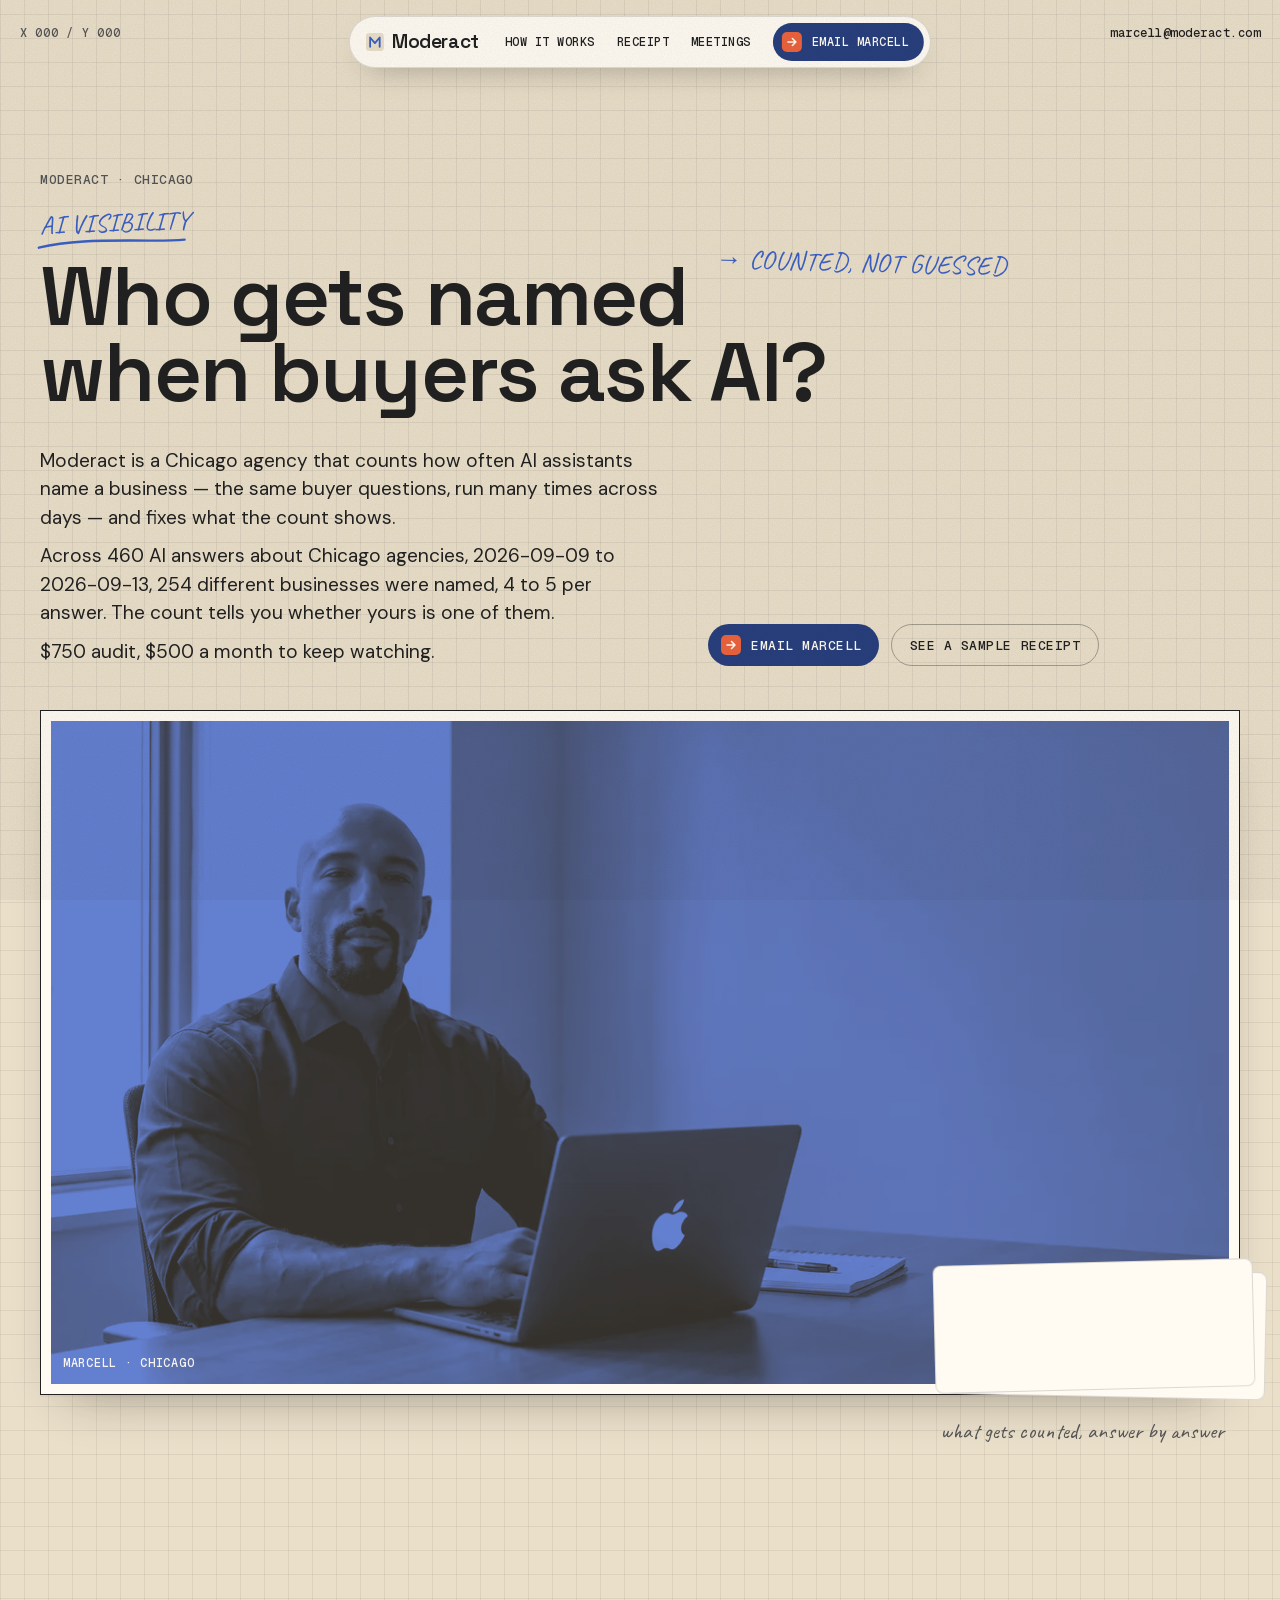
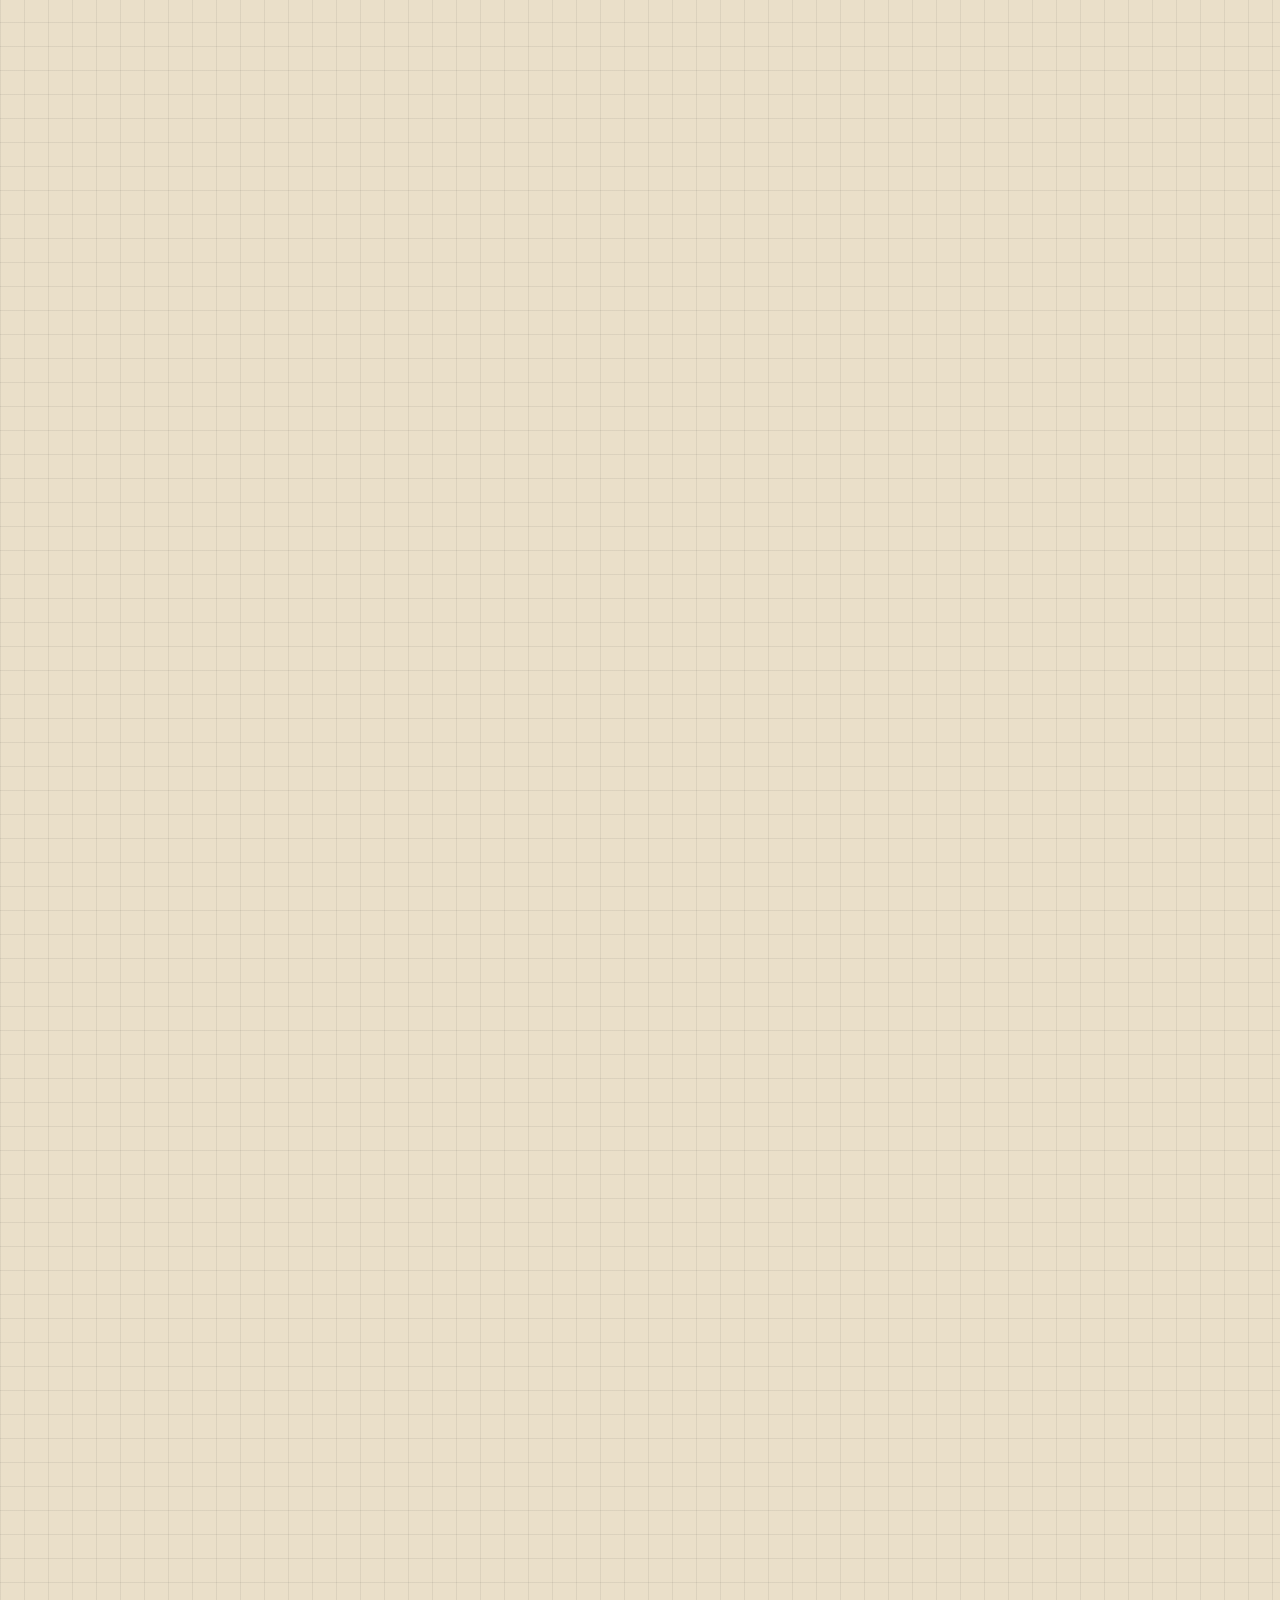
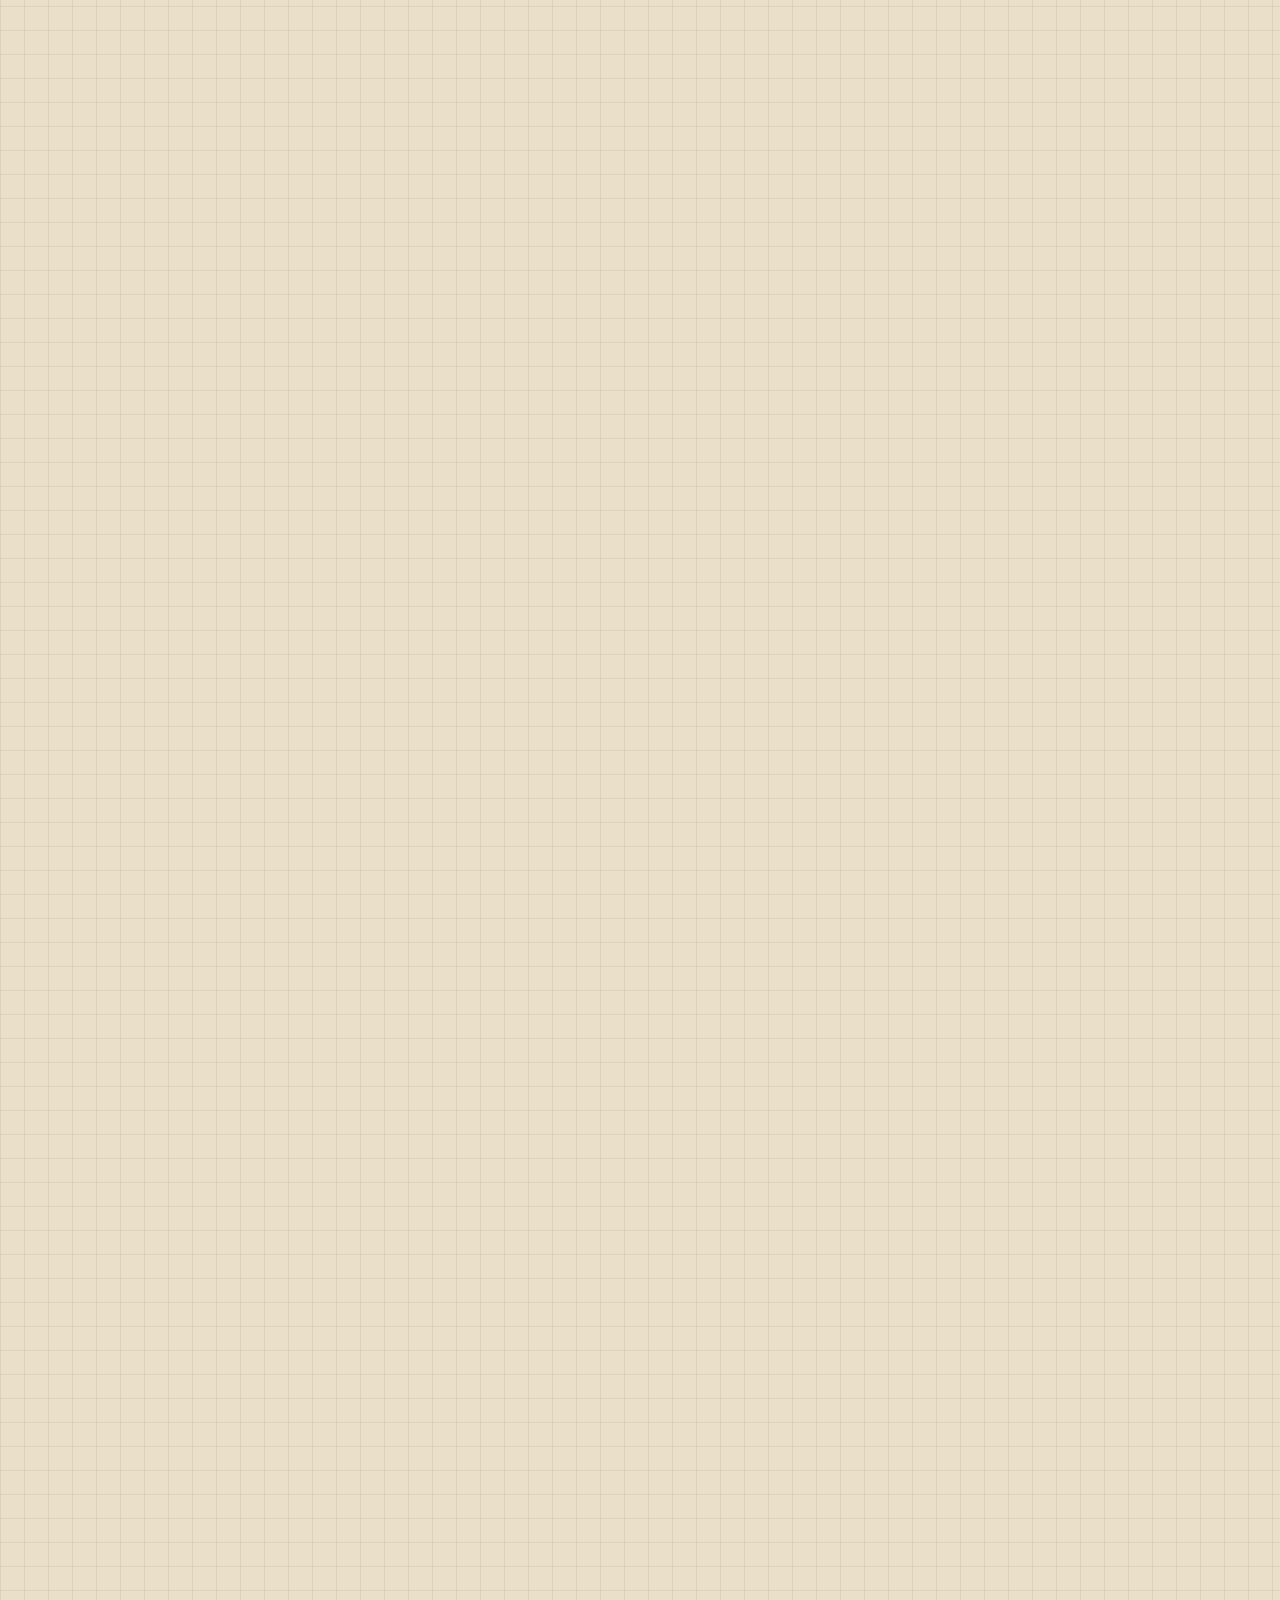
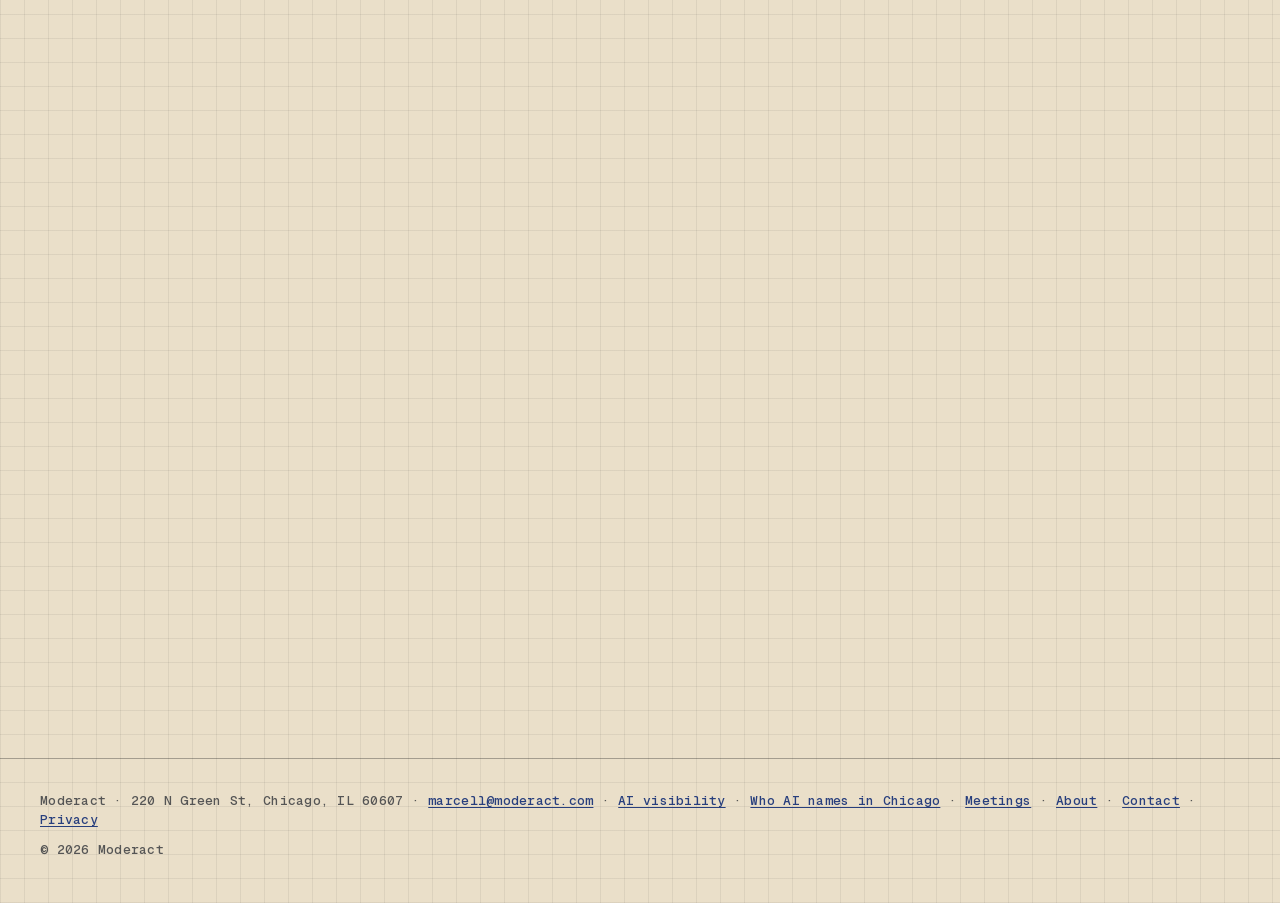
==== commit 2168d9bd: "Add /which-chicago-agencies-ai-assistants-name (D5 roundup) + footer link New page: "Which Chicago a" ====
--- a/index.html
+++ b/index.html
@@ -315,7 +315,7 @@
 
 <footer>
   <div class="wrap">
-    <p>Moderact · 220 N Green St, Chicago, IL 60607 · <a href="mailto:marcell@moderact.com">marcell@moderact.com</a> · <a href="/ai-visibility-agency-chicago">AI visibility</a> · <a href="/meetings">Meetings</a> · <a href="/about">About</a> · <a href="/contact">Contact</a> · <a href="/privacy">Privacy</a></p>
+    <p>Moderact · 220 N Green St, Chicago, IL 60607 · <a href="mailto:marcell@moderact.com">marcell@moderact.com</a> · <a href="/ai-visibility-agency-chicago">AI visibility</a> · <a href="/which-chicago-agencies-ai-assistants-name">Who AI names in Chicago</a> · <a href="/meetings">Meetings</a> · <a href="/about">About</a> · <a href="/contact">Contact</a> · <a href="/privacy">Privacy</a></p>
     <p>© <span id="year">2026</span> Moderact</p>
   </div>
 </footer>
